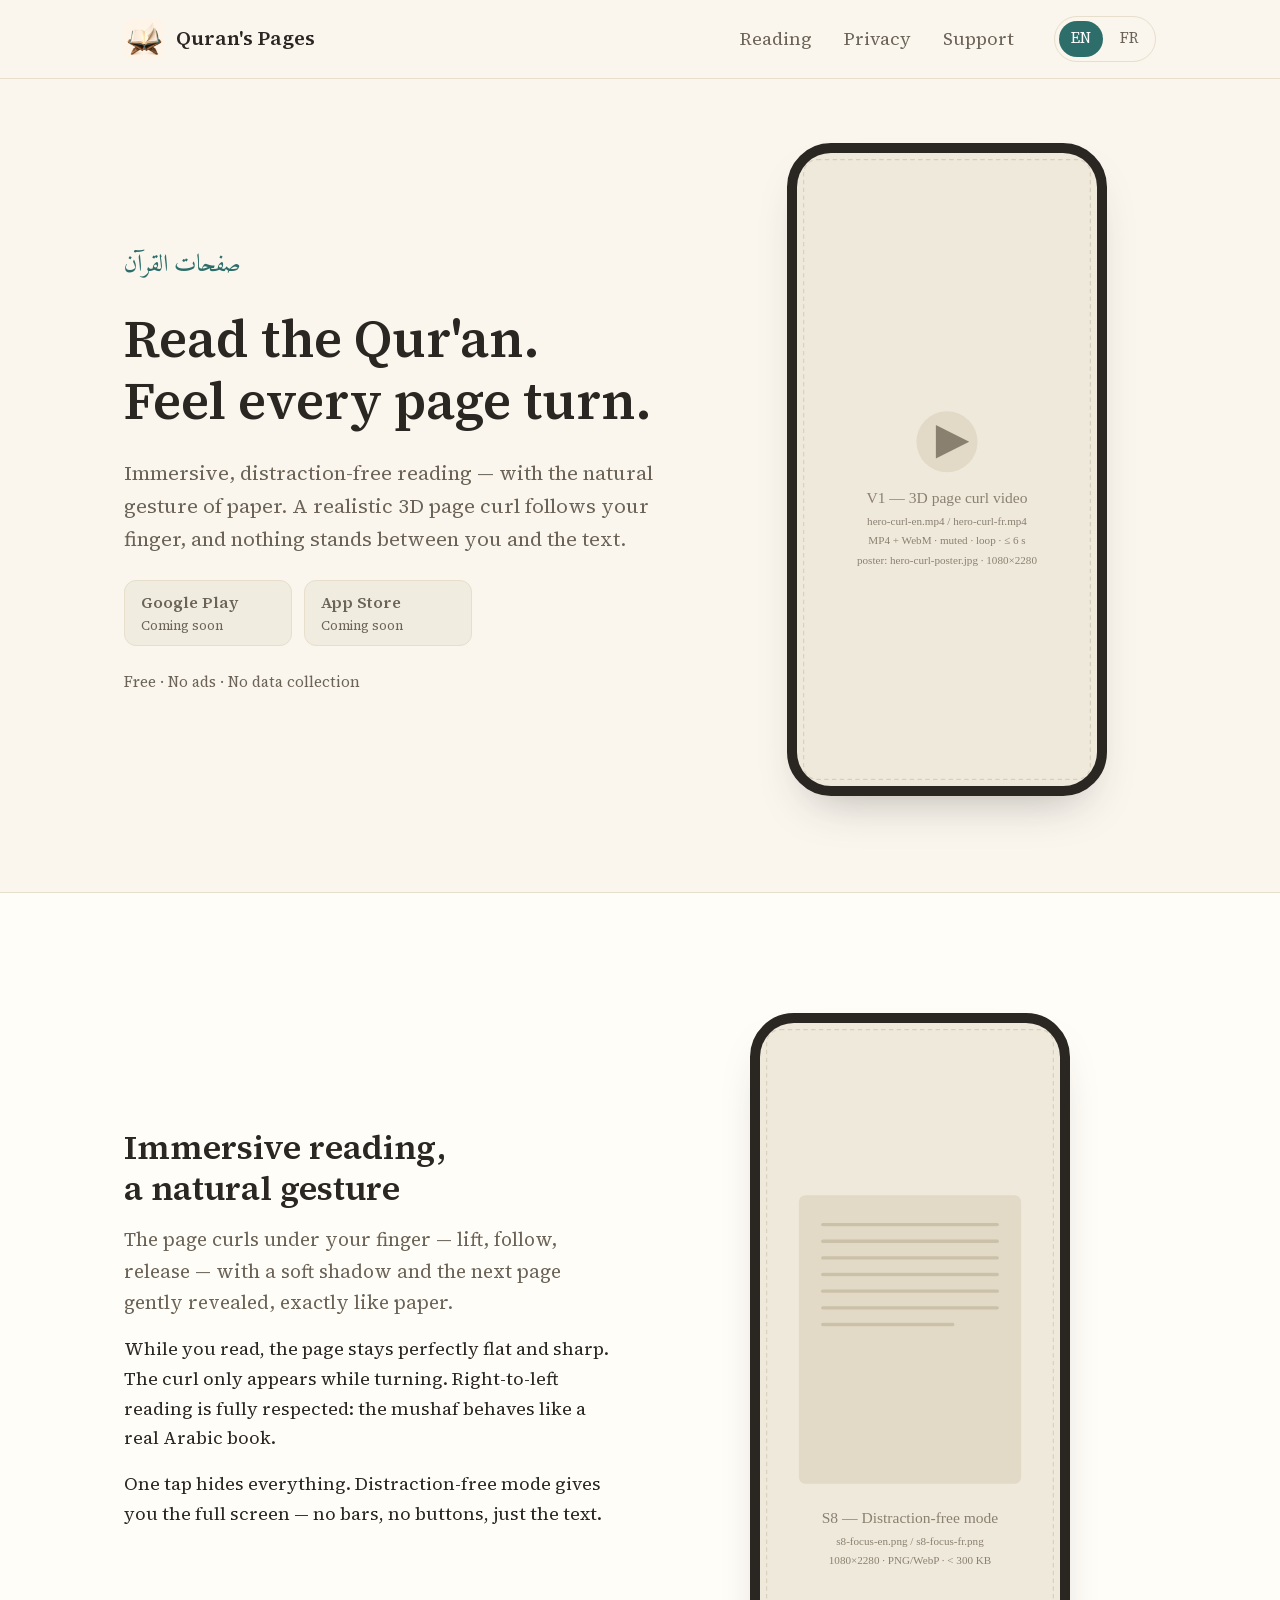
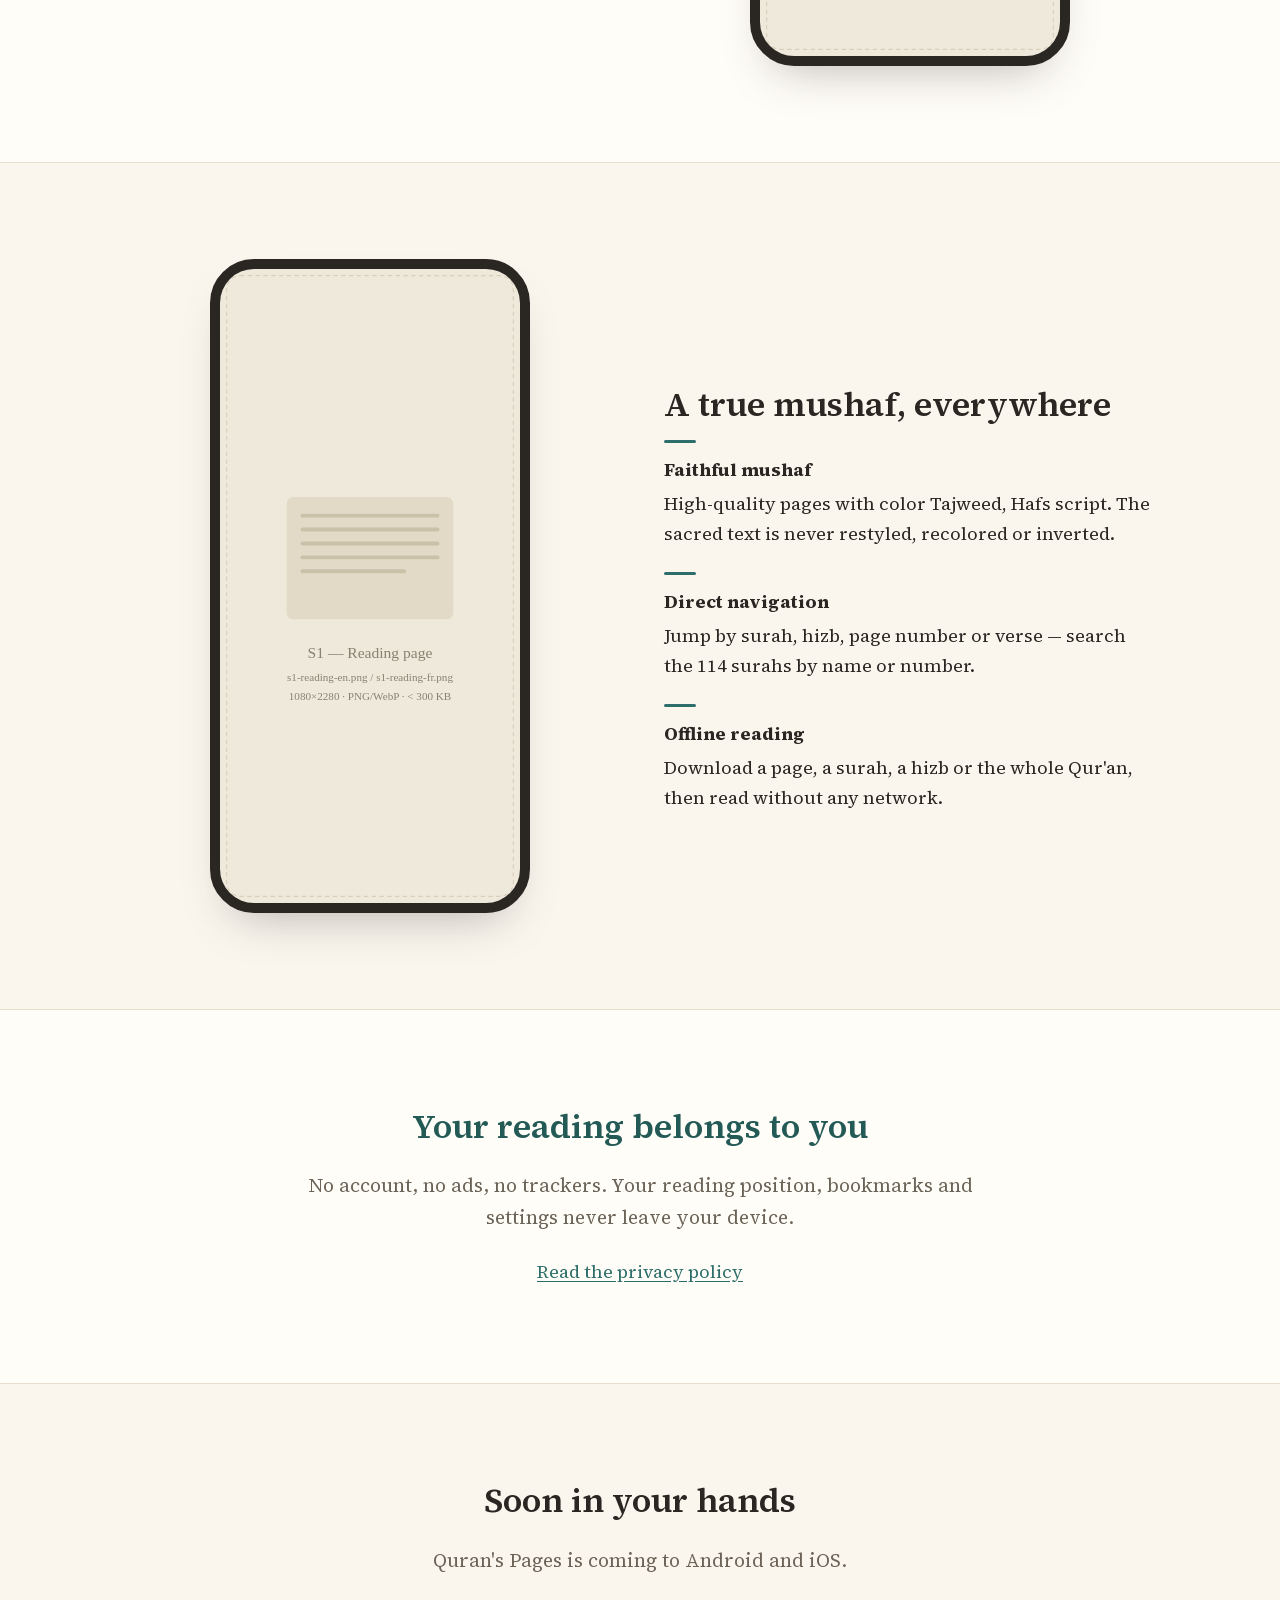
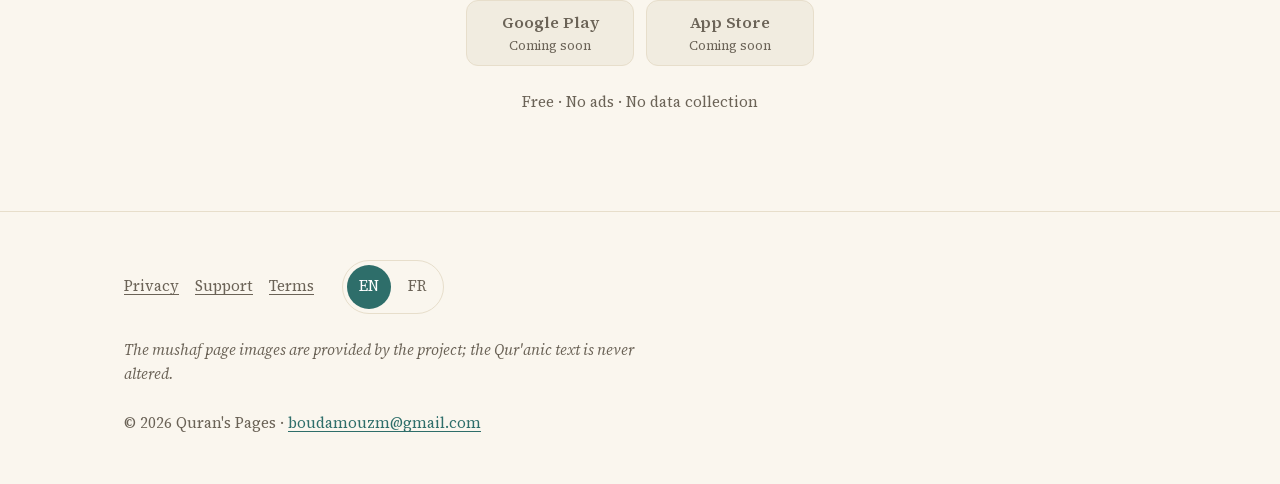
==== index.html @ 4043e7b0 "Site vitrine Quran's Pages / Pages du Coran — statique bilingue EN/FR Accueils EN (/) et FR (/fr), p" ====
<!doctype html>
<html lang="en" class="no-js">
<head>
  <meta charset="utf-8">
  <meta name="viewport" content="width=device-width, initial-scale=1">
  <title>Quran's Pages — Read the Qur'an. Feel every page turn.</title>
  <meta name="description" content="A calm, distraction-free Qur'an reading app with a realistic 3D page curl that follows your finger. Color Tajweed mushaf, offline reading, no ads, no data collection. Coming soon on Android and iOS.">

  <link rel="canonical" href="https://quran.bdzapps.com/">
  <link rel="alternate" hreflang="en" href="https://quran.bdzapps.com/">
  <link rel="alternate" hreflang="fr" href="https://quran.bdzapps.com/fr/">
  <link rel="alternate" hreflang="x-default" href="https://quran.bdzapps.com/">

  <meta property="og:site_name" content="Quran's Pages">
  <meta property="og:title" content="Quran's Pages — Read the Qur'an. Feel every page turn.">
  <meta property="og:description" content="Immersive, distraction-free Qur'an reading with the natural gesture of paper. Free, no ads, no data collection.">
  <meta property="og:type" content="website">
  <meta property="og:url" content="https://quran.bdzapps.com/">
  <meta property="og:image" content="https://quran.bdzapps.com/assets/img/og-image.jpg">
  <meta property="og:image:width" content="1200">
  <meta property="og:image:height" content="630">
  <meta property="og:image:alt" content="Quran's Pages — a mushaf page mid-turn with a realistic 3D curl">
  <meta property="og:locale" content="en_US">
  <meta property="og:locale:alternate" content="fr_FR">
  <meta name="twitter:card" content="summary_large_image">
  <meta name="twitter:title" content="Quran's Pages — Read the Qur'an. Feel every page turn.">
  <meta name="twitter:description" content="Immersive, distraction-free Qur'an reading with the natural gesture of paper. Free, no ads, no data collection.">
  <meta name="twitter:image" content="https://quran.bdzapps.com/assets/img/og-image@2x.jpg">

  <link rel="icon" href="/assets/img/favicon-32.png" type="image/png" sizes="32x32">
  <link rel="icon" href="/assets/img/icon-192.png" type="image/png" sizes="192x192">
  <link rel="apple-touch-icon" href="/assets/img/apple-touch-icon.png">
  <link rel="manifest" href="/site.webmanifest">
  <meta name="theme-color" content="#FAF6EE">

  <link rel="preload" href="/assets/fonts/source-serif-4-latin.woff2" as="font" type="font/woff2" crossorigin>
  <link rel="stylesheet" href="/assets/css/site.css">

  <script type="application/ld+json">
  {
    "@context": "https://schema.org",
    "@type": "SoftwareApplication",
    "name": "Quran's Pages",
    "operatingSystem": "Android, iOS",
    "applicationCategory": "ReferenceApplication",
    "description": "A calm, distraction-free Qur'an reading app with a realistic 3D page curl that follows your finger. Color Tajweed mushaf, offline reading, no ads, no data collection.",
    "inLanguage": ["en", "fr", "ar"],
    "offers": { "@type": "Offer", "price": "0", "priceCurrency": "USD" },
    "url": "https://quran.bdzapps.com/",
    "image": "https://quran.bdzapps.com/assets/img/icon-512.png"
  }
  </script>
</head>
<body>
  <a class="skip-link" href="#main">Skip to content</a>

  <header class="site-header">
    <div class="wrap">
      <a class="brand" href="/">
        <img src="/assets/img/icon-64.png" alt="" width="40" height="40">
        Quran's Pages
      </a>
      <nav class="site-nav" aria-label="Main">
        <a href="#reading">Reading</a>
        <a href="/privacy/">Privacy</a>
        <a href="/support/">Support</a>
      </nav>
      <div class="lang-switch" aria-label="Language">
        <span aria-current="page" lang="en">EN</span>
        <a href="/fr/" lang="fr" hreflang="fr">FR</a>
      </div>
    </div>
  </header>

  <main id="main">
    <!-- ============================== HERO ============================== -->
    <section class="hero">
      <div class="wrap">
        <div class="hero-copy">
          <p class="kicker" lang="ar" dir="rtl">صفحات القرآن</p>
          <h1>Read the Qur'an. Feel every page turn.</h1>
          <p class="lede">Immersive, distraction-free reading — with the natural gesture of paper. A realistic 3D page curl follows your finger, and nothing stands between you and the text.</p>
          <ul class="store-badges">
            <li>
              <span class="badge-soon" aria-disabled="true">
                <span class="store">Google Play</span>
                <span class="soon">Coming soon</span>
              </span>
            </li>
            <li>
              <span class="badge-soon" aria-disabled="true">
                <span class="store">App Store</span>
                <span class="soon">Coming soon</span>
              </span>
            </li>
          </ul>
          <p class="reassure">Free · No ads · No data collection</p>
        </div>
        <div class="phone">
          <!-- MEDIA: hero-curl-en.mp4 + hero-curl-en.webm + hero-curl-poster-en.jpg (V1, see MEDIA.md)
               Replace the <img> below with:
               <video autoplay muted playsinline loop
                      poster="/assets/img/hero-curl-poster-en.jpg"
                      width="1080" height="2280"
                      aria-label="A mushaf page turning with a realistic 3D curl, following the finger">
                 <source src="/assets/img/hero-curl-en.webm" type="video/webm">
                 <source src="/assets/img/hero-curl-en.mp4" type="video/mp4">
                 <img src="/assets/img/hero-curl-poster-en.jpg" alt="A mushaf page mid-turn with a realistic 3D curl" width="1080" height="2280">
               </video> -->
          <img src="/assets/img/placeholder-video-poster.svg" alt="Placeholder for the 3D page-curl video" width="1080" height="2280">
        </div>
      </div>
    </section>

    <!-- ============== BLOCK 1 — Immersive reading, natural gesture ============== -->
    <section class="section section-alt" id="reading">
      <div class="wrap split">
        <div class="reveal">
          <h2>Immersive reading, a natural gesture</h2>
          <p class="lead">The page curls under your finger — lift, follow, release — with a soft shadow and the next page gently revealed, exactly like paper.</p>
          <p>While you read, the page stays perfectly flat and sharp. The curl only appears while turning. Right-to-left reading is fully respected: the mushaf behaves like a real Arabic book.</p>
          <p>One tap hides everything. Distraction-free mode gives you the full screen — no bars, no buttons, just the text.</p>
        </div>
        <div class="phone reveal">
          <!-- MEDIA: s8-focus-en.png (S8, optional — see MEDIA.md) -->
          <img src="/assets/img/placeholder-s8.svg" alt="Placeholder for the distraction-free mode screenshot" width="1080" height="2280" loading="lazy">
        </div>
      </div>
    </section>

    <!-- ================= BLOCK 2 — A true mushaf, everywhere ================= -->
    <section class="section">
      <div class="wrap split">
        <div class="phone reveal">
          <!-- MEDIA: s1-reading-en.png (S1, required — see MEDIA.md) -->
          <img src="/assets/img/placeholder-s1.svg" alt="Placeholder for the reading page screenshot" width="1080" height="2280" loading="lazy">
        </div>
        <div class="reveal">
          <h2>A true mushaf, everywhere</h2>
          <ul class="points">
            <li>
              <strong>Faithful mushaf</strong>
              High-quality pages with color Tajweed, Hafs script. The sacred text is never restyled, recolored or inverted.
            </li>
            <li>
              <strong>Direct navigation</strong>
              Jump by surah, hizb, page number or verse — search the 114 surahs by name or number.
            </li>
            <li>
              <strong>Offline reading</strong>
              Download a page, a surah, a hizb or the whole Qur'an, then read without any network.
            </li>
          </ul>
        </div>
      </div>
    </section>

    <!-- ================= BLOCK 3 — Privacy band ================= -->
    <section class="section section-alt privacy-band">
      <div class="wrap reveal">
        <h2>Your reading belongs to you</h2>
        <p class="lead">No account, no ads, no trackers. Your reading position, bookmarks and settings never leave your device.</p>
        <p><a href="/privacy/">Read the privacy policy</a></p>
      </div>
    </section>

    <!-- ================= BLOCK 4 — Final CTA ================= -->
    <section class="section cta-final">
      <div class="wrap reveal">
        <h2>Soon in your hands</h2>
        <p class="lead">Quran's Pages is coming to Android and iOS.</p>
        <ul class="store-badges">
          <li>
            <span class="badge-soon" aria-disabled="true">
              <span class="store">Google Play</span>
              <span class="soon">Coming soon</span>
            </span>
          </li>
          <li>
            <span class="badge-soon" aria-disabled="true">
              <span class="store">App Store</span>
              <span class="soon">Coming soon</span>
            </span>
          </li>
        </ul>
        <p class="reassure">Free · No ads · No data collection</p>
      </div>
    </section>
  </main>

  <footer class="site-footer">
    <div class="wrap">
      <ul class="footer-nav">
        <li><a href="/privacy/">Privacy</a></li>
        <li><a href="/support/">Support</a></li>
        <li><a href="/terms/">Terms</a></li>
        <li>
          <span class="lang-switch" aria-label="Language">
            <span aria-current="page" lang="en">EN</span>
            <a href="/fr/" lang="fr" hreflang="fr">FR</a>
          </span>
        </li>
      </ul>
      <p class="footer-note">The mushaf page images are provided by the project; the Qur'anic text is never altered.</p>
      <p>© 2026 Quran's Pages · <a href="mailto:boudamouzm@gmail.com">boudamouzm@gmail.com</a></p>
    </div>
  </footer>

  <script src="/assets/js/site.js" defer></script>
</body>
</html>
---- assets/css/site.css ----
/* ==========================================================================
   Quran's Pages / Pages du Coran — site vitrine
   Design system repris de l'app : papier chaud, encre, teal sobre, serif.
   ========================================================================== */

/* ---- Fonts (self-hosted, aucune requête tierce) ------------------------- */
@font-face {
  font-family: "Source Serif 4";
  font-style: normal;
  font-weight: 200 900; /* fonte variable */
  font-display: swap;
  src: url("../fonts/source-serif-4-latin.woff2") format("woff2");
  unicode-range: U+0000-00FF, U+0131, U+0152-0153, U+02BB-02BC, U+02C6, U+02DA,
    U+02DC, U+2000-206F, U+20AC, U+2122, U+2212, U+FEFF, U+FFFD;
}
@font-face {
  font-family: "Source Serif 4";
  font-style: italic;
  font-weight: 200 900;
  font-display: swap;
  src: url("../fonts/source-serif-4-italic-latin.woff2") format("woff2");
  unicode-range: U+0000-00FF, U+0131, U+0152-0153, U+02BB-02BC, U+02C6, U+02DA,
    U+02DC, U+2000-206F, U+20AC, U+2122, U+2212, U+FEFF, U+FFFD;
}
@font-face {
  font-family: "Amiri";
  font-style: normal;
  font-weight: 400;
  font-display: swap;
  src: url("../fonts/amiri-arabic.woff2") format("woff2");
  unicode-range: U+0600-06FF, U+0750-077F, U+FB50-FDFF, U+FE70-FEFF;
}

/* ---- Tokens -------------------------------------------------------------- */
:root {
  --surface: #faf6ee;      /* papier chaud */
  --surface-alt: #fffdf7;  /* sections alternées */
  --ink: #2a2622;
  --ink-muted: #6b6357;
  --accent: #2e6e6a;       /* teal sobre */
  --accent-dark: #245a56;
  --divider: #e7decb;
  --serif: "Source Serif 4", Georgia, "Times New Roman", serif;
  --arabic: "Amiri", "Noto Naskh Arabic", serif;
  --s1: 4px; --s2: 8px; --s3: 12px; --s4: 16px; --s6: 24px; --s8: 32px;
  --s12: 48px; --s16: 64px; --s24: 96px;
  --measure: 68ch;
  --radius: 12px;
}

/* ---- Reset minimal -------------------------------------------------------- */
*, *::before, *::after { box-sizing: border-box; }
* { margin: 0; }
img, video, svg { display: block; max-width: 100%; height: auto; }

/* ---- Base ----------------------------------------------------------------- */
html { scroll-behavior: smooth; }
body {
  font-family: var(--serif);
  font-size: 1.125rem; /* 18px */
  line-height: 1.65;
  color: var(--ink);
  background: var(--surface);
  -webkit-font-smoothing: antialiased;
}
h1, h2, h3 { line-height: 1.2; font-weight: 600; text-wrap: balance; }
h1 { font-size: clamp(2rem, 5vw, 3.25rem); }
h2 { font-size: clamp(1.5rem, 3.5vw, 2.125rem); }
h3 { font-size: 1.25rem; }
p { max-width: var(--measure); }
a { color: var(--accent); text-underline-offset: 3px; }
a:hover { color: var(--accent-dark); }
:focus-visible {
  outline: 3px solid var(--accent);
  outline-offset: 3px;
  border-radius: 2px;
}
::selection { background: var(--accent); color: #fff; }

.wrap {
  max-width: 1080px;
  margin-inline: auto;
  padding-inline: var(--s6);
}

/* Lien d'évitement (a11y) */
.skip-link {
  position: absolute;
  left: -9999px;
  top: 0;
  background: var(--accent);
  color: #fff;
  padding: var(--s3) var(--s4);
  z-index: 100;
}
.skip-link:focus { left: 0; color: #fff; }

/* ---- Header ---------------------------------------------------------------- */
.site-header {
  border-bottom: 1px solid var(--divider);
  background: var(--surface);
}
.site-header .wrap {
  display: flex;
  align-items: center;
  gap: var(--s4);
  min-height: 72px;
  flex-wrap: wrap;
  padding-block: var(--s3);
}
.brand {
  display: flex;
  align-items: center;
  gap: var(--s3);
  text-decoration: none;
  color: var(--ink);
  font-weight: 600;
  font-size: 1.25rem;
  margin-right: auto;
  min-height: 44px;
}
.brand img { width: 40px; height: 40px; border-radius: 9px; }
.site-nav {
  display: flex;
  align-items: center;
  gap: var(--s2);
  flex-wrap: wrap;
}
.site-nav a {
  text-decoration: none;
  color: var(--ink-muted);
  padding: var(--s3) var(--s3);
  min-height: 44px;
  display: inline-flex;
  align-items: center;
  border-radius: var(--radius);
}
.site-nav a:hover { color: var(--ink); background: var(--divider); }
.lang-switch {
  border: 1px solid var(--divider);
  border-radius: 999px;
  padding: var(--s1);
  display: inline-flex;
  gap: var(--s1);
  margin-left: var(--s3);
}
.lang-switch a, .lang-switch span {
  min-width: 44px;
  min-height: 36px;
  display: inline-flex;
  align-items: center;
  justify-content: center;
  border-radius: 999px;
  text-decoration: none;
  font-size: 0.9375rem;
}
.lang-switch span[aria-current] { background: var(--accent); color: #fff; }
.lang-switch a { color: var(--ink-muted); }
.lang-switch a:hover { background: var(--divider); color: var(--ink); }

/* ---- Hero ------------------------------------------------------------------- */
.hero { padding-block: var(--s16) var(--s24); }
.hero .wrap {
  display: grid;
  grid-template-columns: 1.15fr 0.85fr;
  gap: var(--s12);
  align-items: center;
}
.hero-copy > * + * { margin-top: var(--s6); }
.hero .kicker {
  font-family: var(--arabic);
  font-size: 1.5rem;
  color: var(--accent);
  text-align: left; /* wordmark RTL aligné sur le bloc LTR */
}
.hero .lede {
  font-size: 1.25rem;
  color: var(--ink-muted);
}
.reassure {
  color: var(--ink-muted);
  font-size: 0.9375rem;
}

/* Badges stores — « Bientôt disponible » (désactivés volontairement) */
.store-badges {
  display: flex;
  gap: var(--s3);
  flex-wrap: wrap;
  list-style: none;
  padding: 0;
}
.badge-soon {
  display: inline-flex;
  flex-direction: column;
  justify-content: center;
  min-height: 56px;
  min-width: 168px;
  padding: var(--s2) var(--s4);
  border: 1px solid var(--divider);
  border-radius: var(--radius);
  background: #f1ece0;
  color: var(--ink-muted);
  cursor: not-allowed;
  user-select: none;
}
.badge-soon .store { font-weight: 600; font-size: 1rem; }
.badge-soon .soon { font-size: 0.8125rem; }

/* Mockup téléphone */
.phone {
  border: 10px solid var(--ink);
  border-radius: 44px;
  background: var(--ink);
  box-shadow: 0 24px 48px -24px rgba(42, 38, 34, 0.35);
  overflow: hidden;
  max-width: 320px;
  margin-inline: auto;
}
.phone > video, .phone > img { aspect-ratio: 1080 / 2280; object-fit: cover; width: 100%; }

/* ---- Sections ------------------------------------------------------------------ */
.section { padding-block: var(--s24); }
.section-alt { background: var(--surface-alt); border-block: 1px solid var(--divider); }
.section .wrap > * + * { margin-top: var(--s6); }
.split {
  display: grid;
  grid-template-columns: 1fr 1fr;
  gap: var(--s12);
  align-items: center;
}
.split > div > * + * { margin-top: var(--s4); }
.section h2 + p.lead { font-size: 1.1875rem; color: var(--ink-muted); }

.points { list-style: none; padding: 0; display: grid; gap: var(--s6); }
.points li { max-width: var(--measure); }
.points strong { display: block; margin-bottom: var(--s1); }
.points li::before {
  content: "";
  display: block;
  width: 32px;
  height: 3px;
  background: var(--accent);
  border-radius: 2px;
  margin-bottom: var(--s3);
}

/* Bandeau vie privée */
.privacy-band { text-align: center; }
.privacy-band .wrap > * { margin-inline: auto; }
.privacy-band h2 { color: var(--accent-dark); }

/* CTA final */
.cta-final { text-align: center; }
.cta-final .store-badges { justify-content: center; }
.cta-final .wrap > * { margin-inline: auto; }

/* ---- Footer ------------------------------------------------------------------- */
.site-footer {
  border-top: 1px solid var(--divider);
  padding-block: var(--s12);
  color: var(--ink-muted);
  font-size: 0.9375rem;
}
.site-footer .wrap { display: grid; gap: var(--s6); }
.footer-nav {
  display: flex;
  gap: var(--s4);
  flex-wrap: wrap;
  align-items: center;
  list-style: none;
  padding: 0;
}
.footer-nav a {
  color: var(--ink-muted);
  min-height: 44px;
  display: inline-flex;
  align-items: center;
}
.footer-nav a:hover { color: var(--ink); }
.footer-note { font-style: italic; }

/* ---- Pages intérieures (légal / support) ----------------------------------------- */
.page { padding-block: var(--s16); }
.page .wrap { max-width: 760px; }
.page .wrap > * + * { margin-top: var(--s6); }
.page h2 { margin-top: var(--s12); }
.page .updated { color: var(--ink-muted); font-size: 0.9375rem; }
.page ul { padding-left: 1.2em; max-width: var(--measure); }
.page li + li { margin-top: var(--s2); }

/* FAQ */
.faq details {
  border: 1px solid var(--divider);
  border-radius: var(--radius);
  padding: var(--s4) var(--s6);
  background: var(--surface-alt);
}
.faq details + details { margin-top: var(--s3); }
.faq summary {
  font-weight: 600;
  cursor: pointer;
  min-height: 44px;
  display: flex;
  align-items: center;
}
.faq details[open] summary { margin-bottom: var(--s3); }

/* ---- Page 404 ------------------------------------------------------------------- */
.error-page {
  min-height: 70vh;
  display: grid;
  place-content: center;
  text-align: center;
  gap: var(--s6);
  padding: var(--s8);
}

/* ---- Animations d'apparition (JS ajoute .visible) --------------------------------- */
.reveal { opacity: 0; transform: translateY(14px); }
.reveal.visible {
  opacity: 1;
  transform: none;
  transition: opacity 0.6s ease, transform 0.6s ease;
}
/* Sans JS ou si mouvement réduit : tout est visible, aucune animation */
@media (prefers-reduced-motion: reduce) {
  html { scroll-behavior: auto; }
  .reveal { opacity: 1; transform: none; transition: none; }
}
.no-js .reveal { opacity: 1; transform: none; }

/* ---- Responsive -------------------------------------------------------------------- */
@media (max-width: 860px) {
  .hero { padding-block: var(--s12) var(--s16); }
  .hero .wrap, .split { grid-template-columns: 1fr; }
  .hero .phone { max-width: 260px; }
  .section { padding-block: var(--s16); }
  .split .phone { order: -1; }
}
@media (max-width: 480px) {
  .site-header .wrap { justify-content: center; }
  .brand { margin-right: 0; }
}
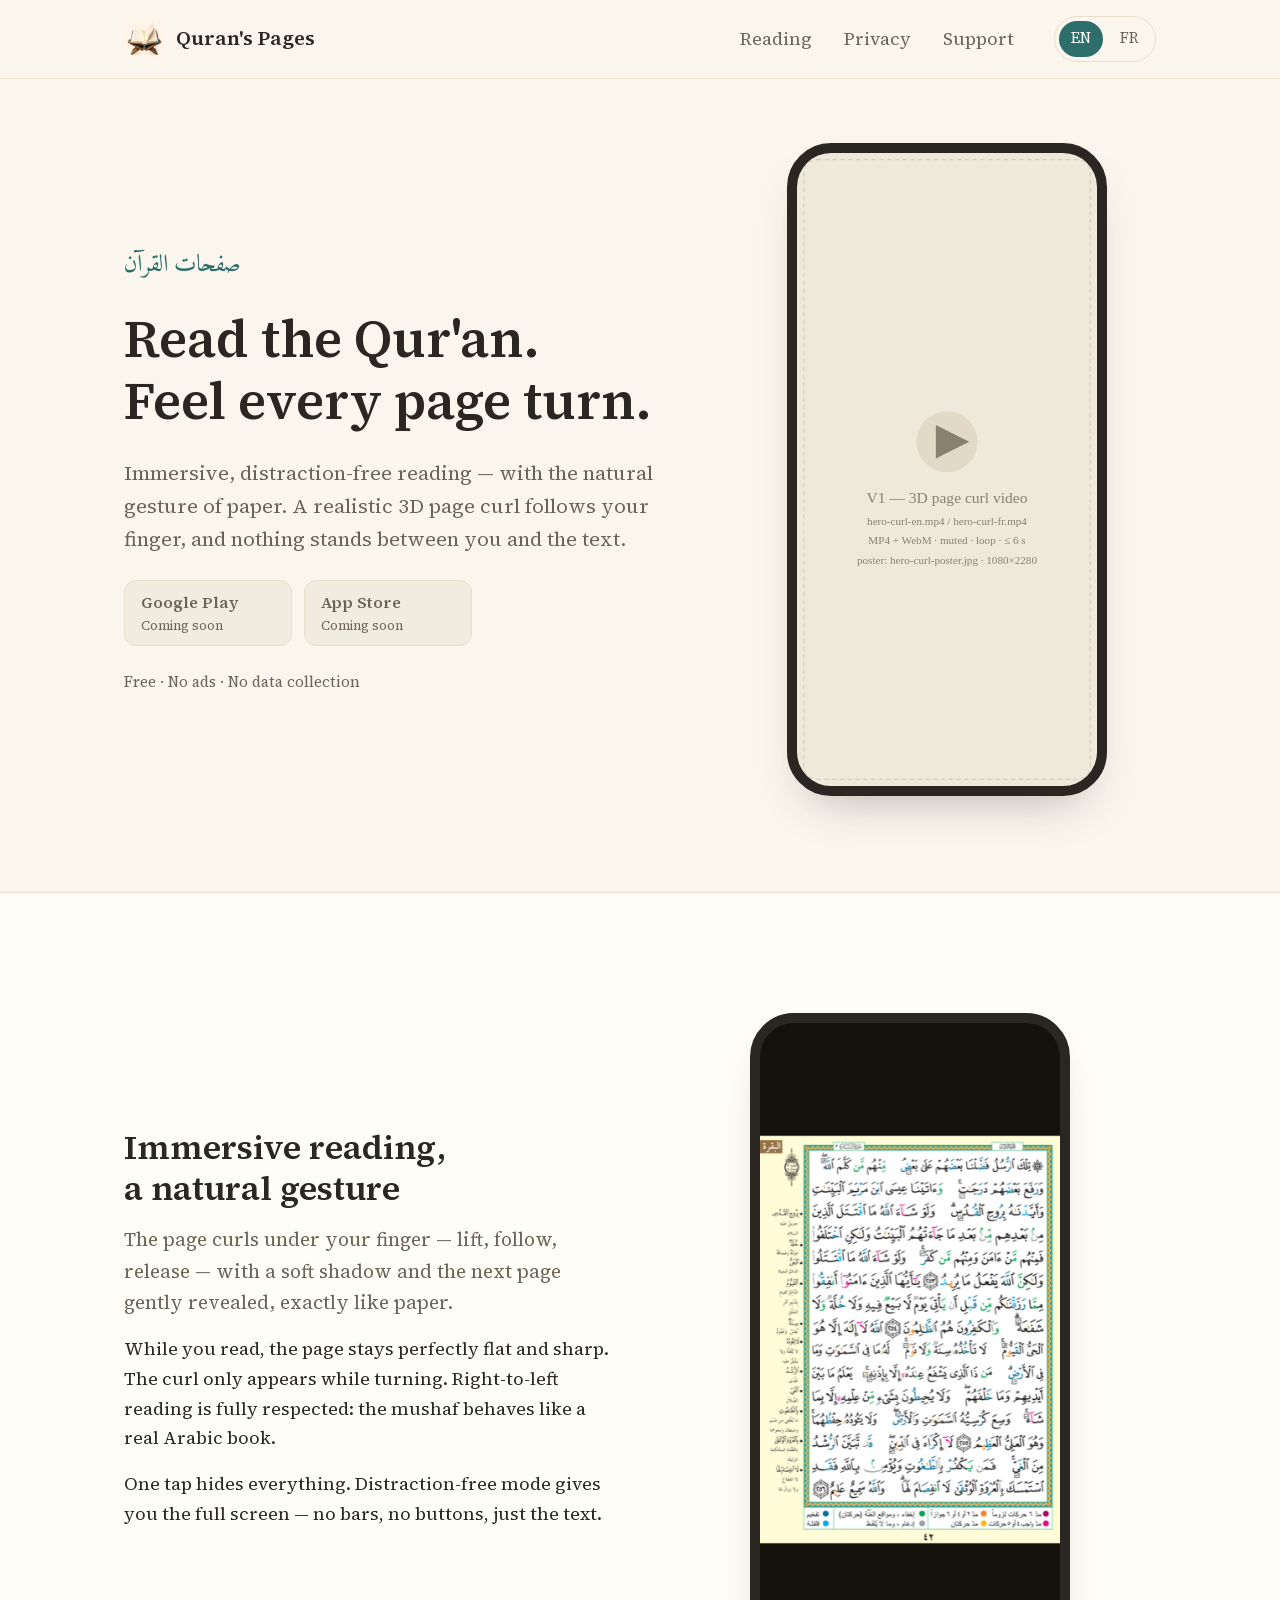
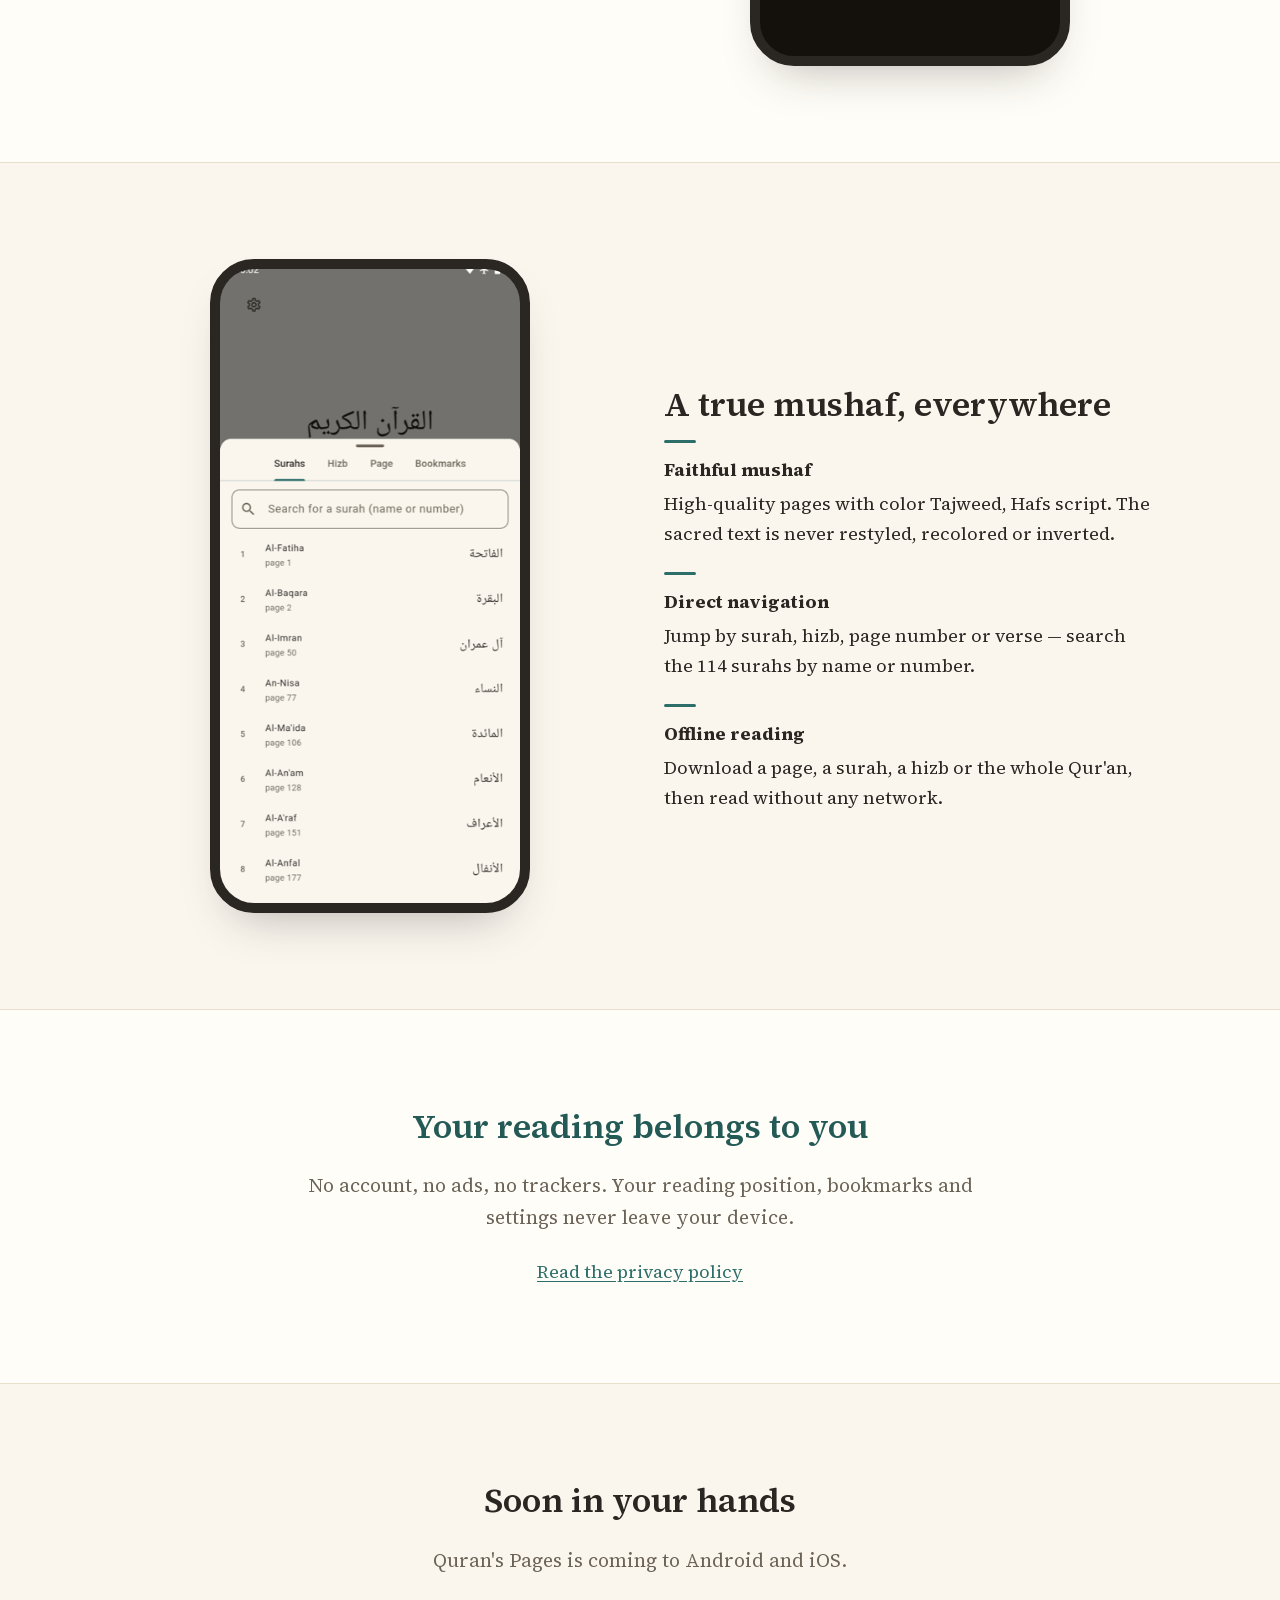
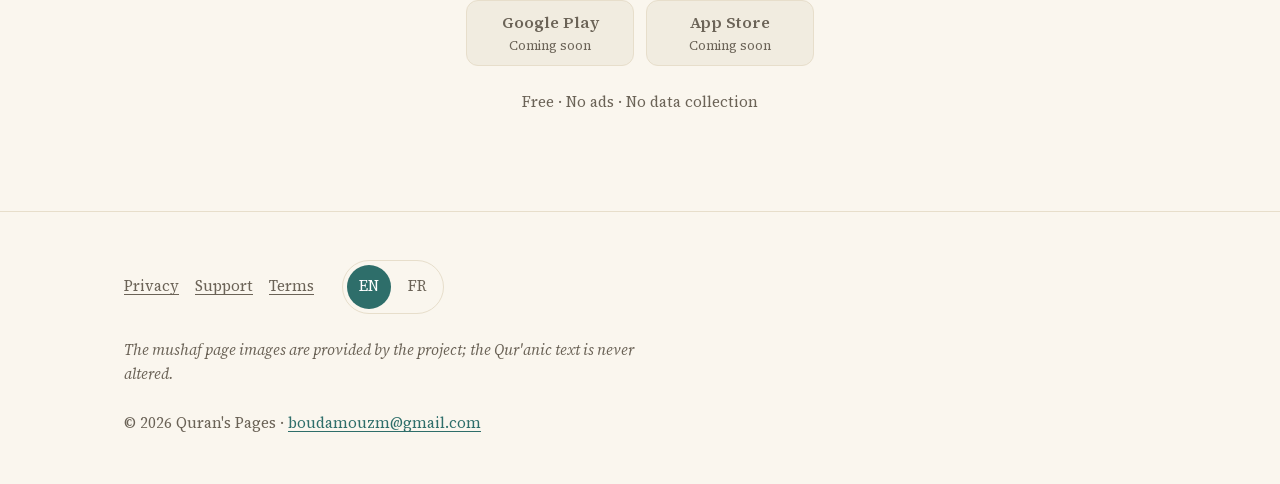
==== commit 5e07a030: "Remplace les placeholders S1/S8 par de vraies captures de l'app Page de lecture mushaf plein écran (" ====
--- a/index.html
+++ b/index.html
@@ -122,8 +122,7 @@
           <p>One tap hides everything. Distraction-free mode gives you the full screen — no bars, no buttons, just the text.</p>
         </div>
         <div class="phone reveal">
-          <!-- MEDIA: s8-focus-en.png (S8, optional — see MEDIA.md) -->
-          <img src="/assets/img/placeholder-s8.svg" alt="Placeholder for the distraction-free mode screenshot" width="1080" height="2280" loading="lazy">
+          <img src="/assets/img/screen-reading-en.png" alt="A full-screen mushaf page in color Tajweed, with no interface around the text" width="358" height="800" loading="lazy">
         </div>
       </div>
     </section>
@@ -132,8 +131,7 @@
     <section class="section">
       <div class="wrap split">
         <div class="phone reveal">
-          <!-- MEDIA: s1-reading-en.png (S1, required — see MEDIA.md) -->
-          <img src="/assets/img/placeholder-s1.svg" alt="Placeholder for the reading page screenshot" width="1080" height="2280" loading="lazy">
+          <img src="/assets/img/screen-surahs-en.png" alt="The surah list, with a search field and the 114 surahs shown by name and number" width="358" height="800" loading="lazy">
         </div>
         <div class="reveal">
           <h2>A true mushaf, everywhere</h2>
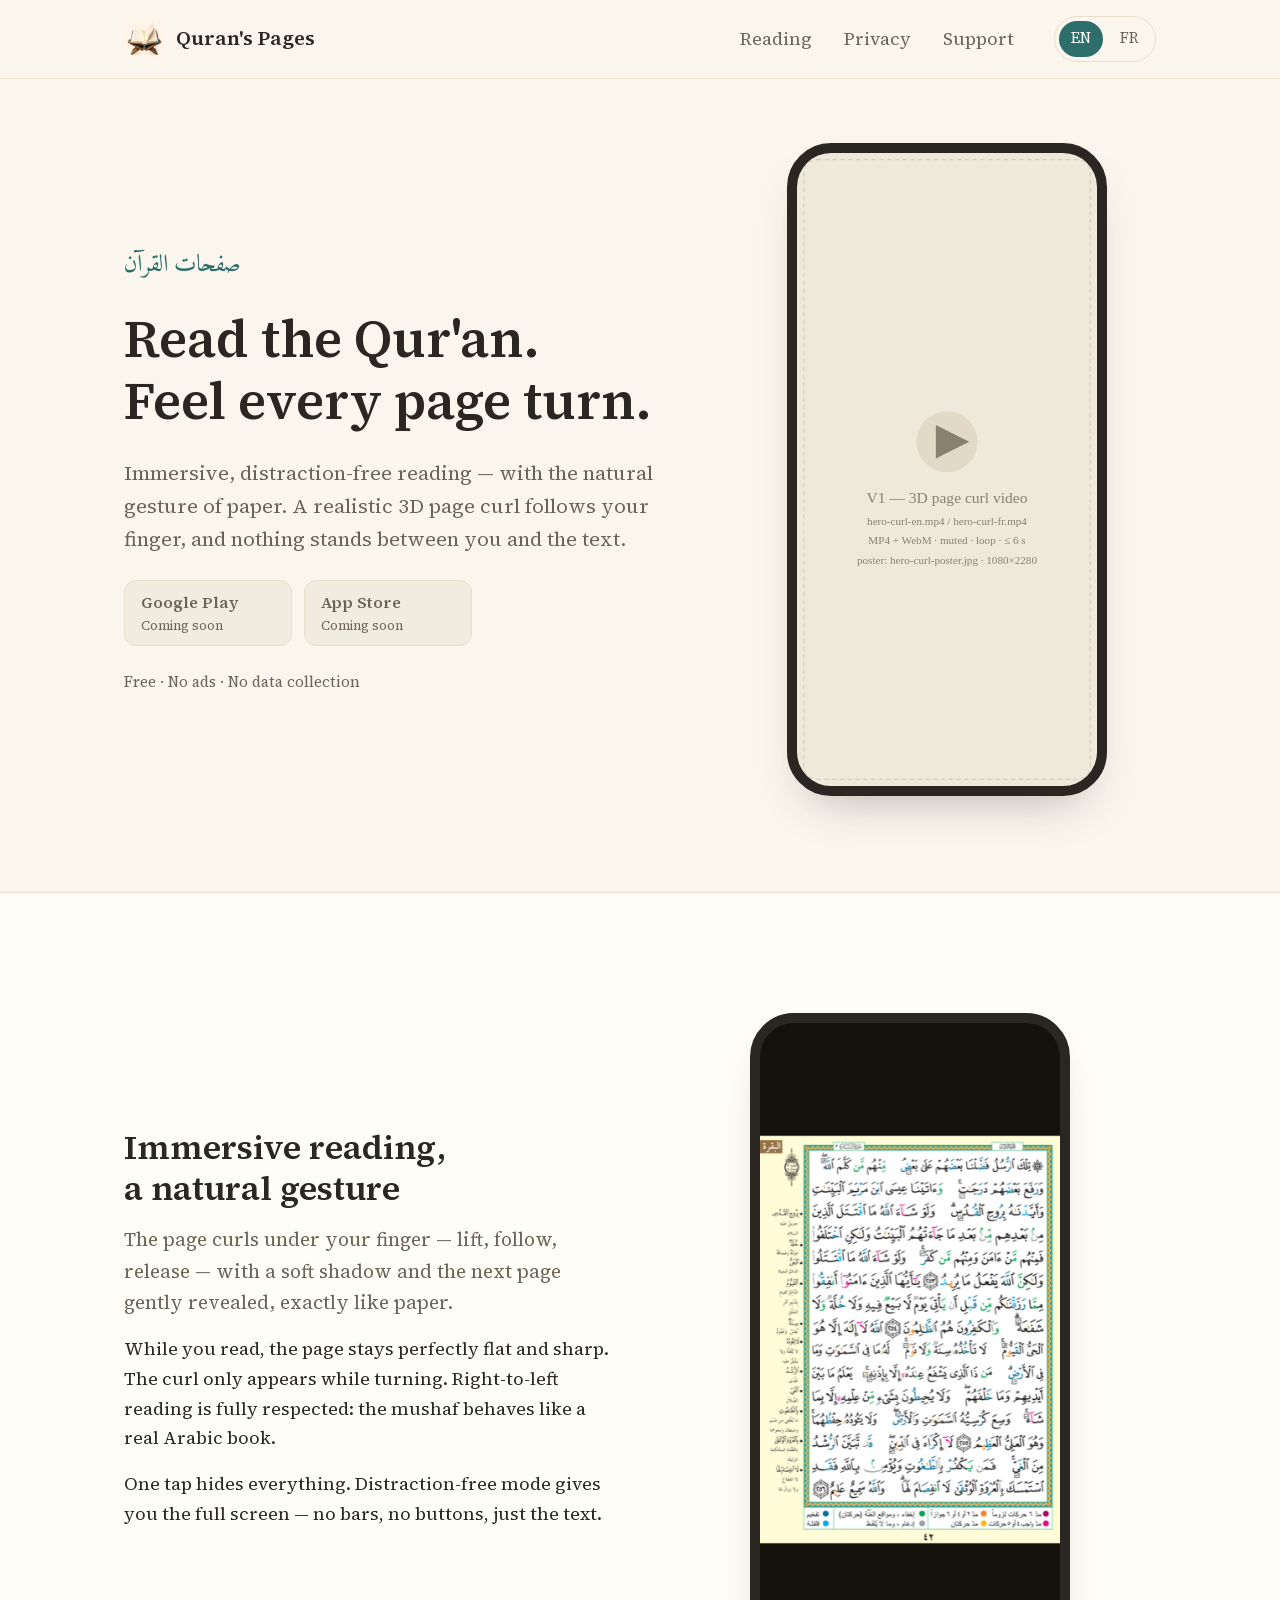
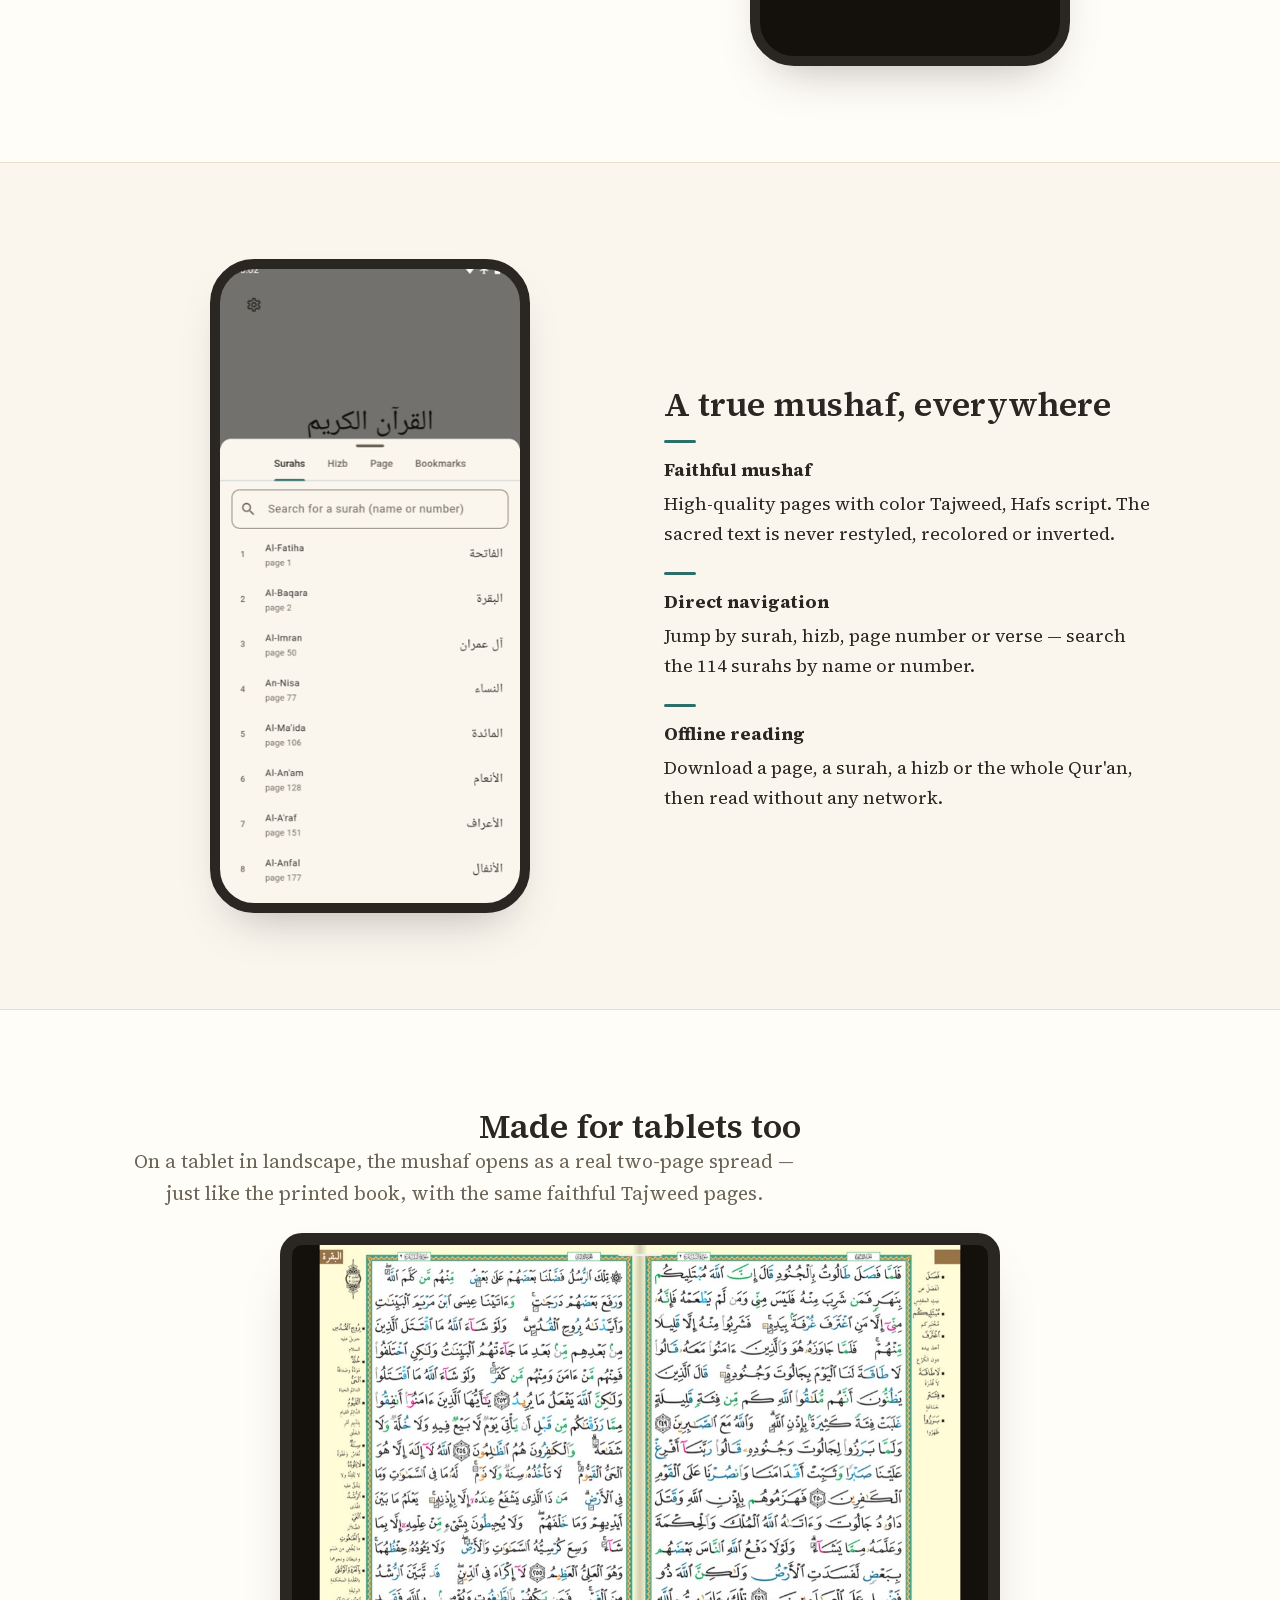
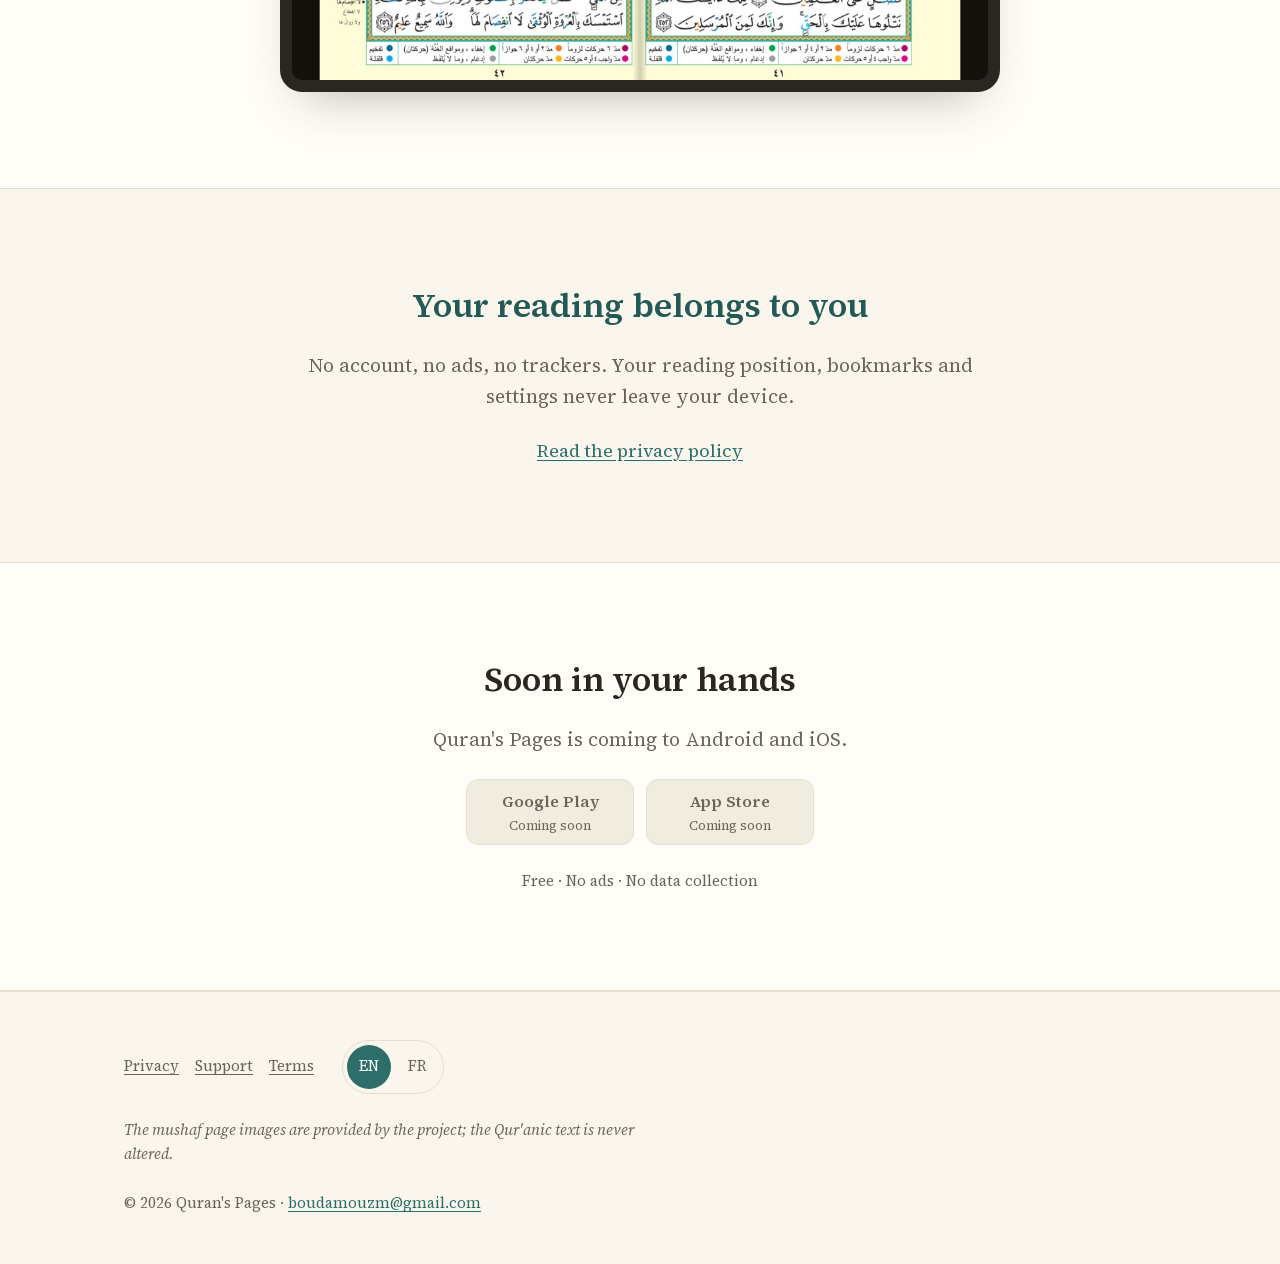
==== commit abc96fa7: "Ajoute une section compatibilité tablette (double page paysage) Nouvelle section « Made for tablets " ====
--- a/index.html
+++ b/index.html
@@ -153,8 +153,21 @@
       </div>
     </section>
 
-    <!-- ================= BLOCK 3 — Privacy band ================= -->
-    <section class="section section-alt privacy-band">
+    <!-- ================= BLOCK 3 — Tablet ================= -->
+    <section class="section section-alt tablet-section">
+      <div class="wrap">
+        <div class="reveal">
+          <h2>Made for tablets too</h2>
+          <p class="lead">On a tablet in landscape, the mushaf opens as a real two-page spread — just like the printed book, with the same faithful Tajweed pages.</p>
+        </div>
+        <div class="tablet reveal">
+          <img src="/assets/img/tablet-spread-en.jpg" alt="A tablet in landscape showing the mushaf as an open two-page spread" width="1100" height="687" loading="lazy">
+        </div>
+      </div>
+    </section>
+
+    <!-- ================= BLOCK 4 — Privacy band ================= -->
+    <section class="section privacy-band">
       <div class="wrap reveal">
         <h2>Your reading belongs to you</h2>
         <p class="lead">No account, no ads, no trackers. Your reading position, bookmarks and settings never leave your device.</p>
@@ -162,8 +175,8 @@
       </div>
     </section>
 
-    <!-- ================= BLOCK 4 — Final CTA ================= -->
-    <section class="section cta-final">
+    <!-- ================= BLOCK 5 — Final CTA ================= -->
+    <section class="section section-alt cta-final">
       <div class="wrap reveal">
         <h2>Soon in your hands</h2>
         <p class="lead">Quran's Pages is coming to Android and iOS.</p>
--- a/assets/css/site.css
+++ b/assets/css/site.css
@@ -219,6 +219,23 @@
 }
 .phone > video, .phone > img { aspect-ratio: 1080 / 2280; object-fit: cover; width: 100%; }
 
+/* Mockup tablette (paysage, double page) */
+.tablet {
+  border: 12px solid var(--ink);
+  border-radius: 22px;
+  background: var(--ink);
+  box-shadow: 0 24px 48px -24px rgba(42, 38, 34, 0.35);
+  overflow: hidden;
+  max-width: 720px;
+  margin-inline: auto;
+}
+.tablet > img { aspect-ratio: 1100 / 687; object-fit: contain; width: 100%; }
+
+/* Section tablette : titre centré + image large dessous */
+.tablet-section { text-align: center; }
+.tablet-section .wrap > * { margin-inline: auto; }
+.tablet-section .lead { max-width: var(--measure); }
+
 /* ---- Sections ------------------------------------------------------------------ */
 .section { padding-block: var(--s24); }
 .section-alt { background: var(--surface-alt); border-block: 1px solid var(--divider); }
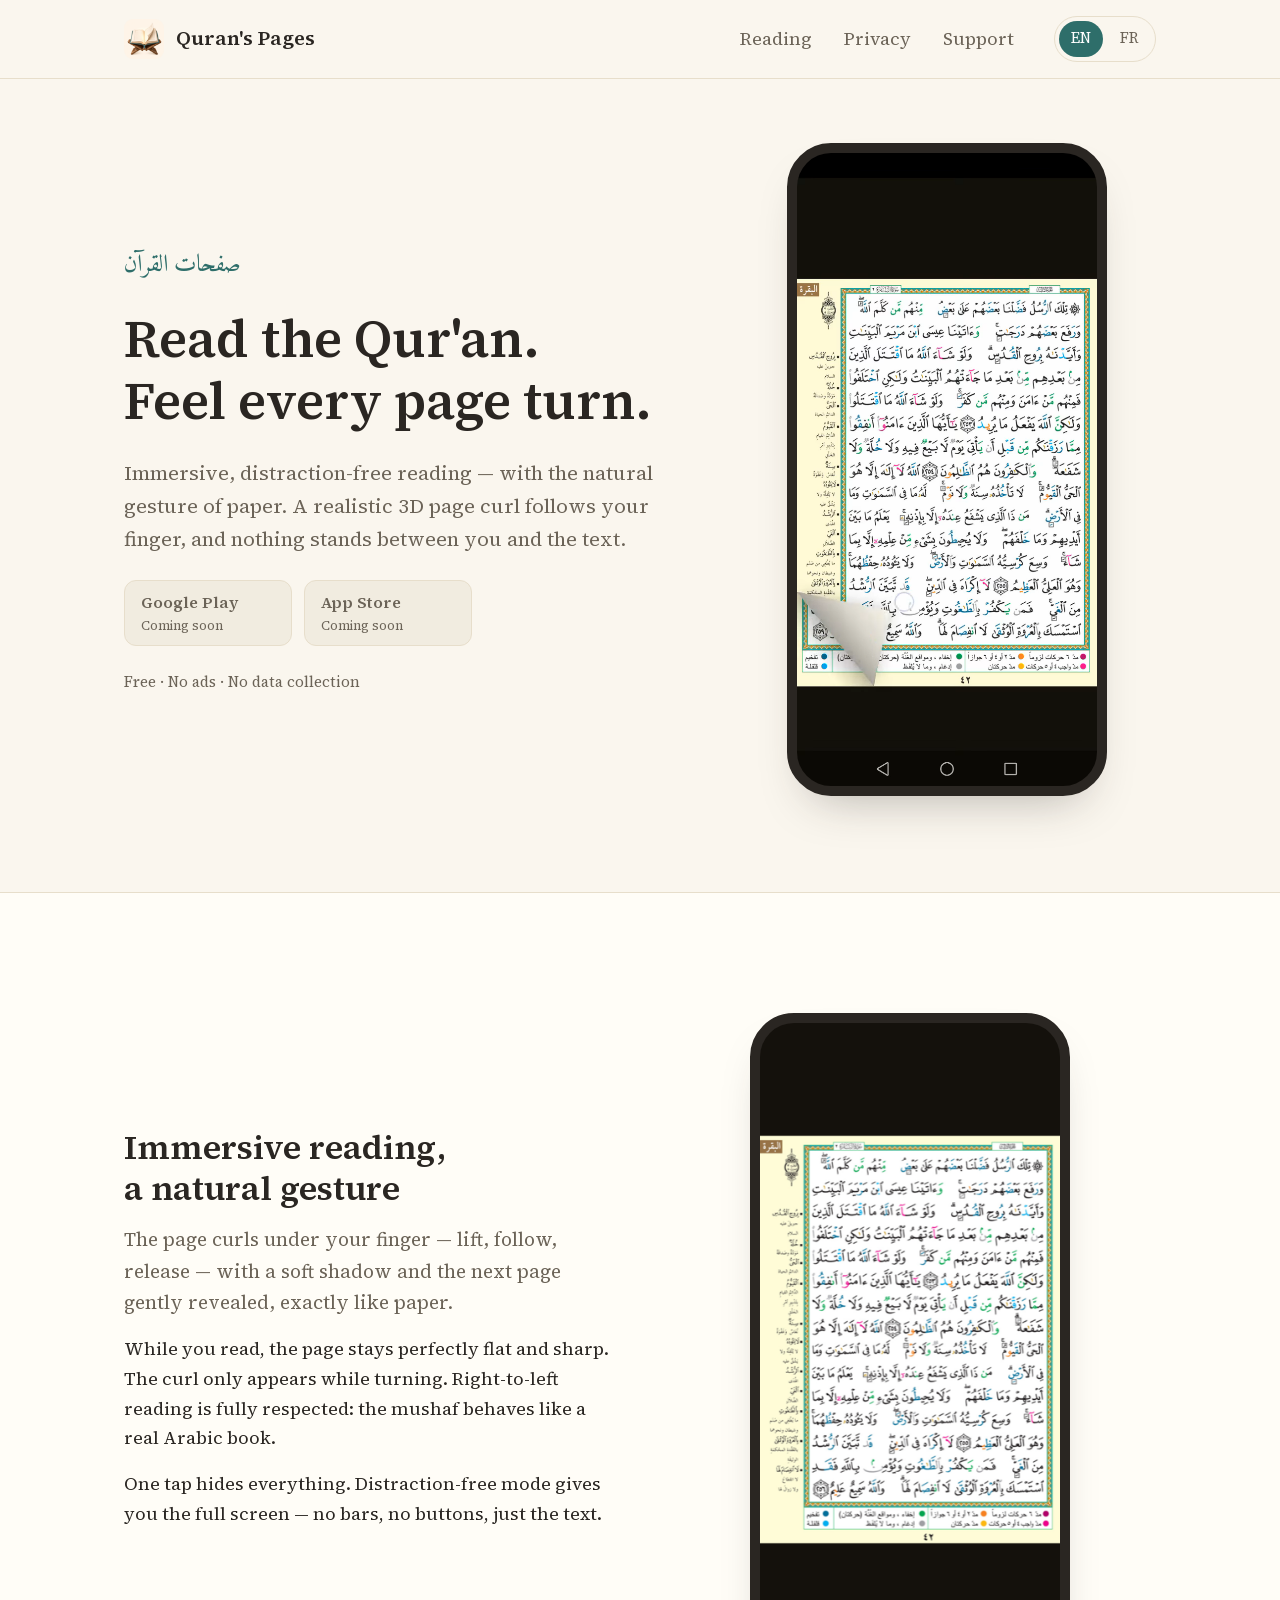
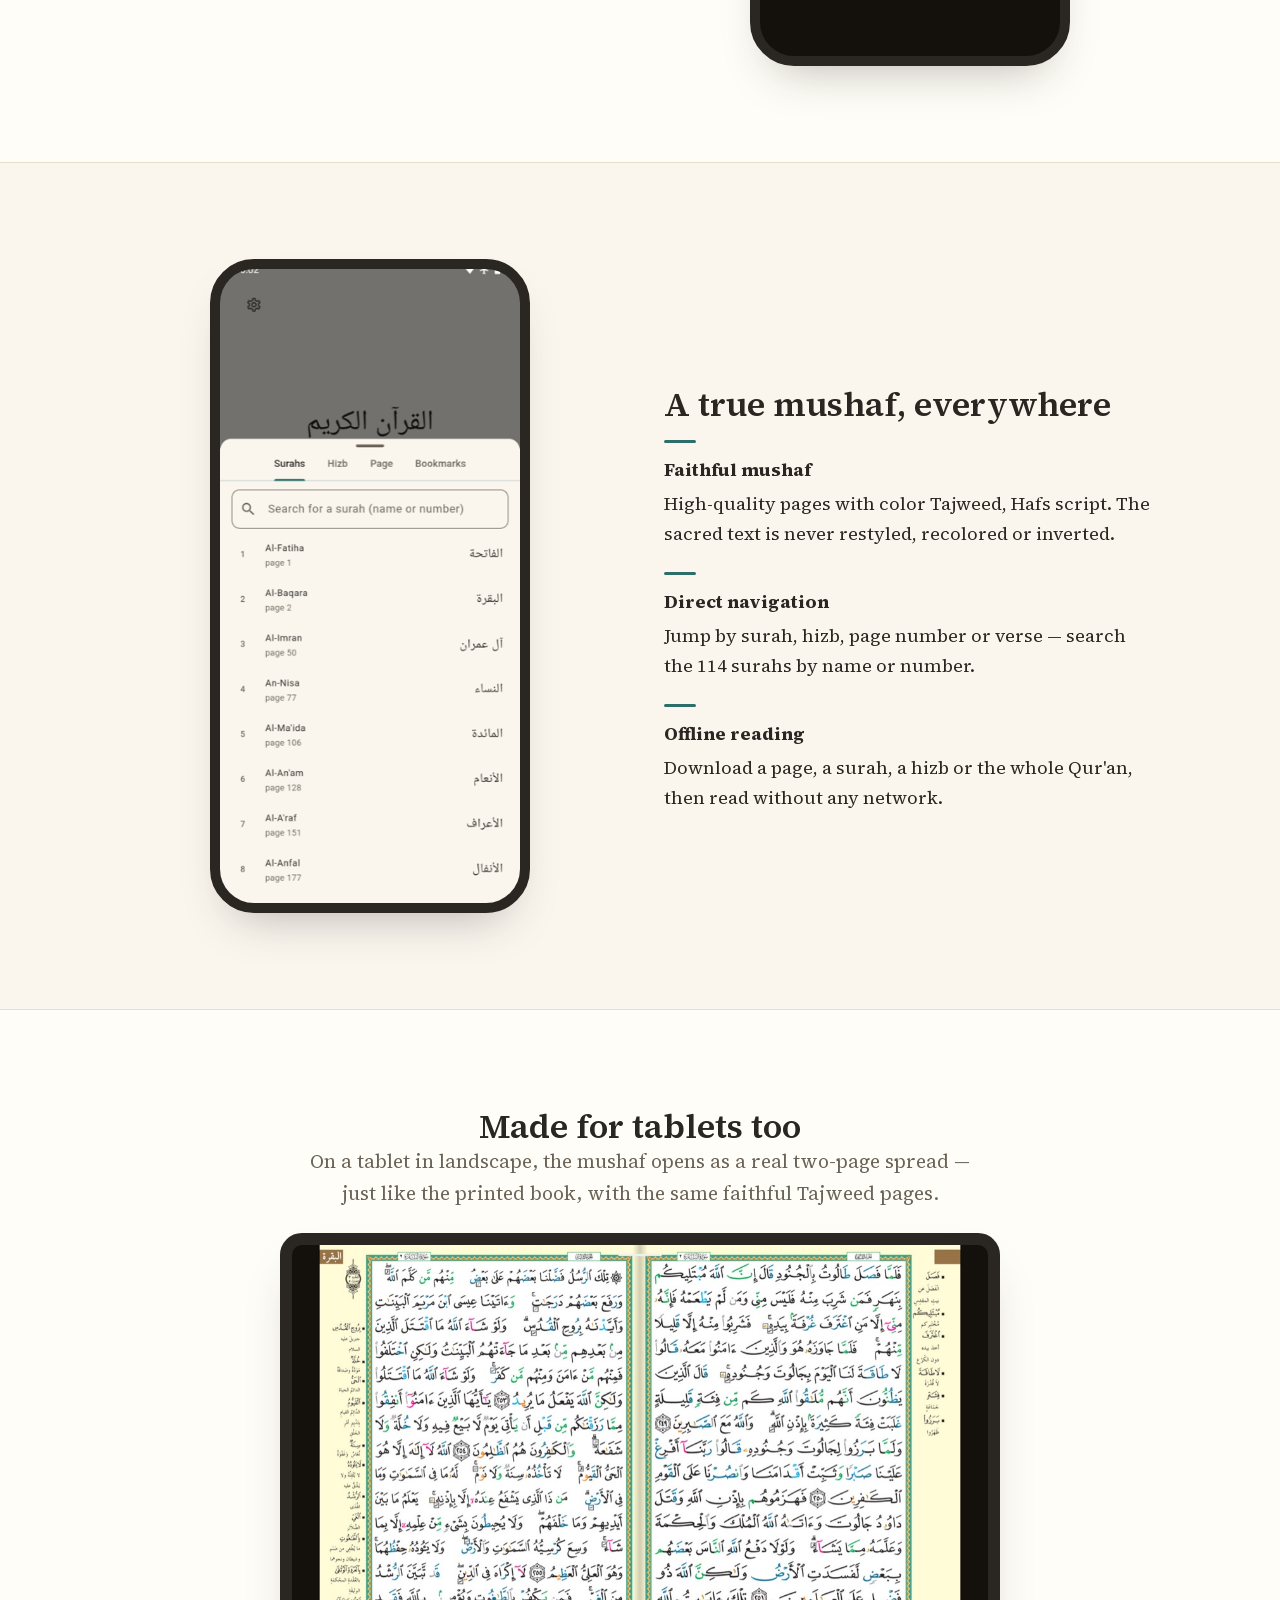
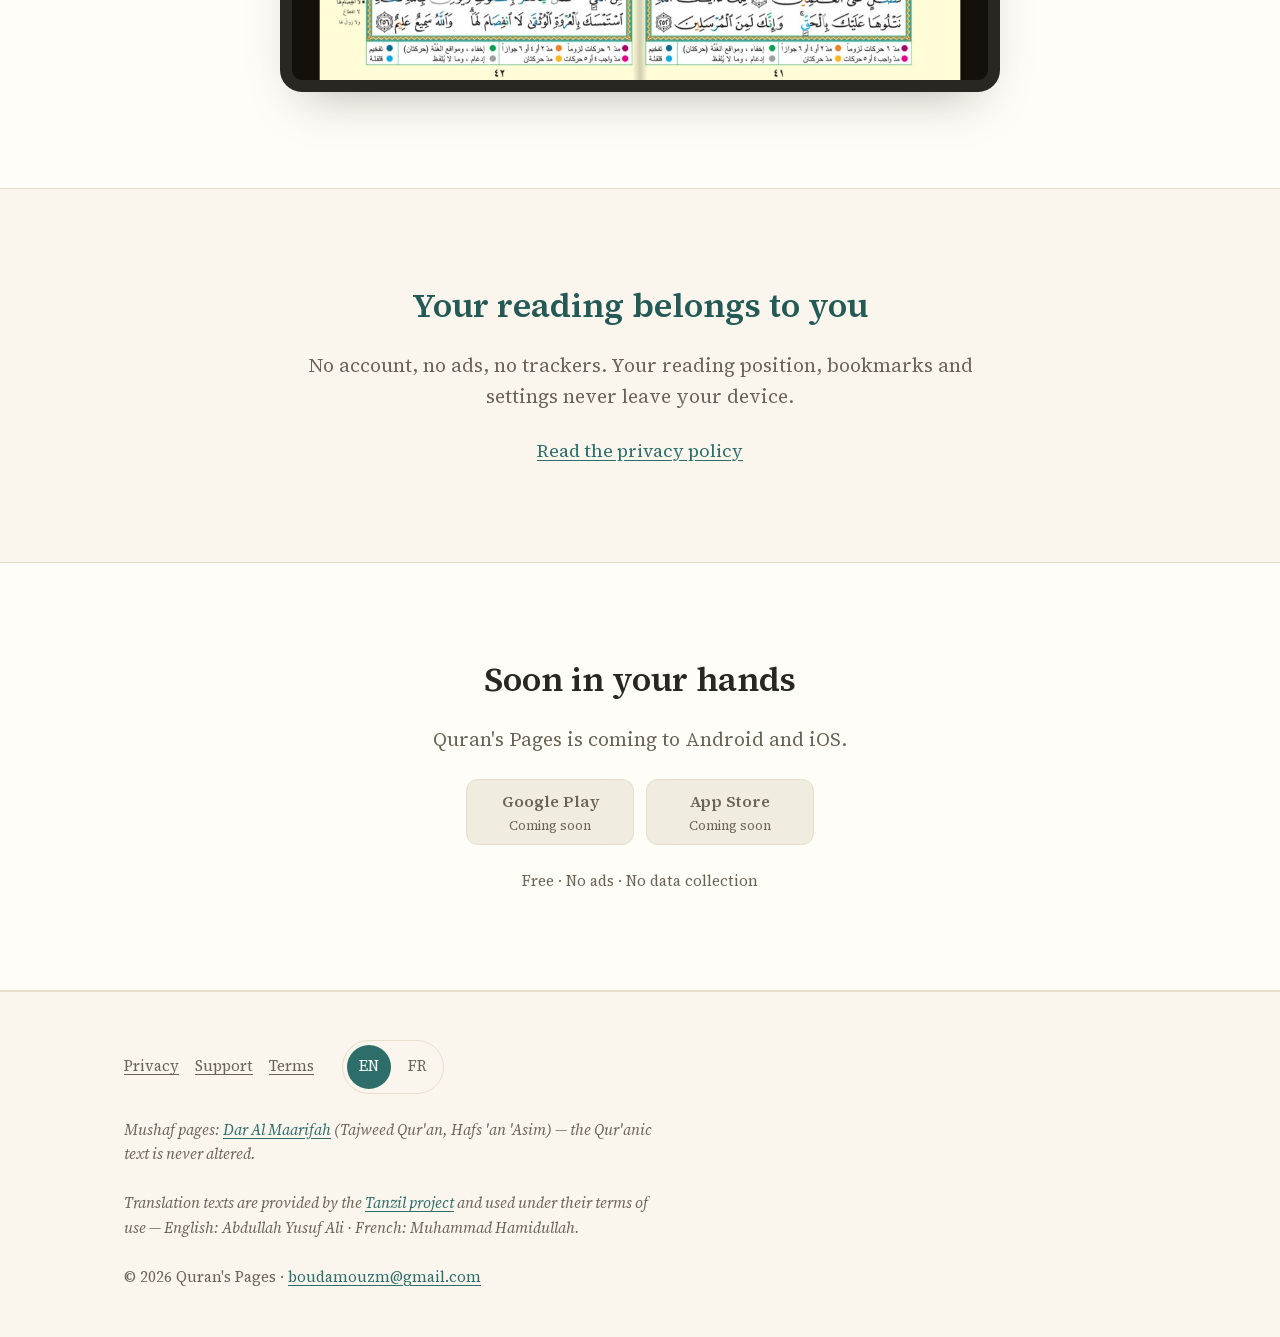
==== commit 96aa1b4b: "Intègre la vidéo hero du pli 3D et les attributions dans le footer Vidéo fournie coupée 1s→11s (ffmp" ====
--- a/index.html
+++ b/index.html
@@ -97,17 +97,14 @@
           <p class="reassure">Free · No ads · No data collection</p>
         </div>
         <div class="phone">
-          <!-- MEDIA: hero-curl-en.mp4 + hero-curl-en.webm + hero-curl-poster-en.jpg (V1, see MEDIA.md)
-               Replace the <img> below with:
-               <video autoplay muted playsinline loop
-                      poster="/assets/img/hero-curl-poster-en.jpg"
-                      width="1080" height="2280"
-                      aria-label="A mushaf page turning with a realistic 3D curl, following the finger">
-                 <source src="/assets/img/hero-curl-en.webm" type="video/webm">
-                 <source src="/assets/img/hero-curl-en.mp4" type="video/mp4">
-                 <img src="/assets/img/hero-curl-poster-en.jpg" alt="A mushaf page mid-turn with a realistic 3D curl" width="1080" height="2280">
-               </video> -->
-          <img src="/assets/img/placeholder-video-poster.svg" alt="Placeholder for the 3D page-curl video" width="1080" height="2280">
+          <video autoplay muted playsinline loop
+                 poster="/assets/img/hero-curl-poster.jpg"
+                 width="606" height="1280"
+                 aria-label="A mushaf page turning with a realistic 3D curl, following the finger">
+            <source src="/assets/img/hero-curl.webm" type="video/webm">
+            <source src="/assets/img/hero-curl.mp4" type="video/mp4">
+            <img src="/assets/img/hero-curl-poster.jpg" alt="A mushaf page mid-turn with a realistic 3D curl" width="606" height="1280">
+          </video>
         </div>
       </div>
     </section>
@@ -212,7 +209,8 @@
           </span>
         </li>
       </ul>
-      <p class="footer-note">The mushaf page images are provided by the project; the Qur'anic text is never altered.</p>
+      <p class="footer-note">Mushaf pages: <a href="https://easyquran.com/en/download-pages-from-the-tajweed-quran-in-hafs-an-asim-reading/" rel="external">Dar Al Maarifah</a> (Tajweed Qur'an, Hafs 'an 'Asim) — the Qur'anic text is never altered.</p>
+      <p class="footer-note">Translation texts are provided by the <a href="https://tanzil.net/trans/" rel="external">Tanzil project</a> and used under their terms of use — English: Abdullah Yusuf Ali · French: Muhammad Hamidullah.</p>
       <p>© 2026 Quran's Pages · <a href="mailto:boudamouzm@gmail.com">boudamouzm@gmail.com</a></p>
     </div>
   </footer>
--- a/assets/css/site.css
+++ b/assets/css/site.css
@@ -234,7 +234,7 @@
 /* Section tablette : titre centré + image large dessous */
 .tablet-section { text-align: center; }
 .tablet-section .wrap > * { margin-inline: auto; }
-.tablet-section .lead { max-width: var(--measure); }
+.tablet-section .lead { max-width: var(--measure); margin-inline: auto; }
 
 /* ---- Sections ------------------------------------------------------------------ */
 .section { padding-block: var(--s24); }
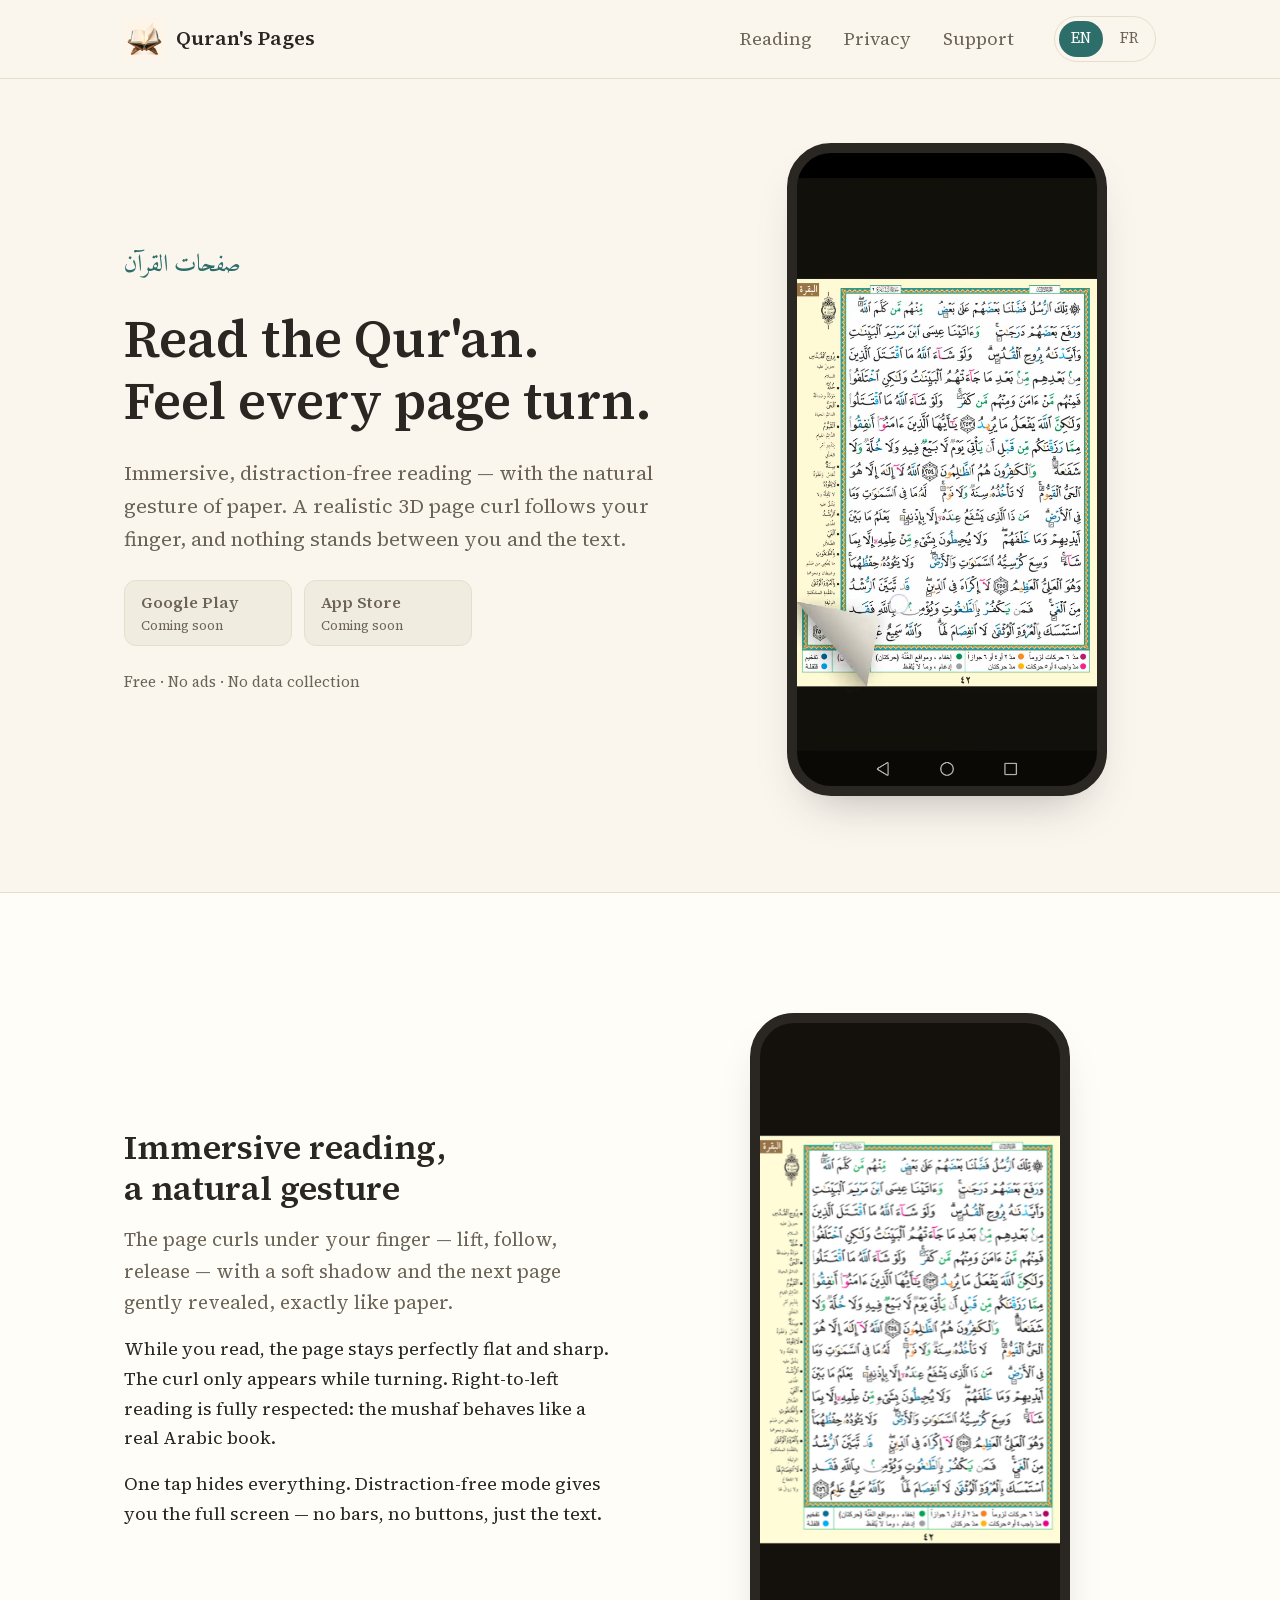
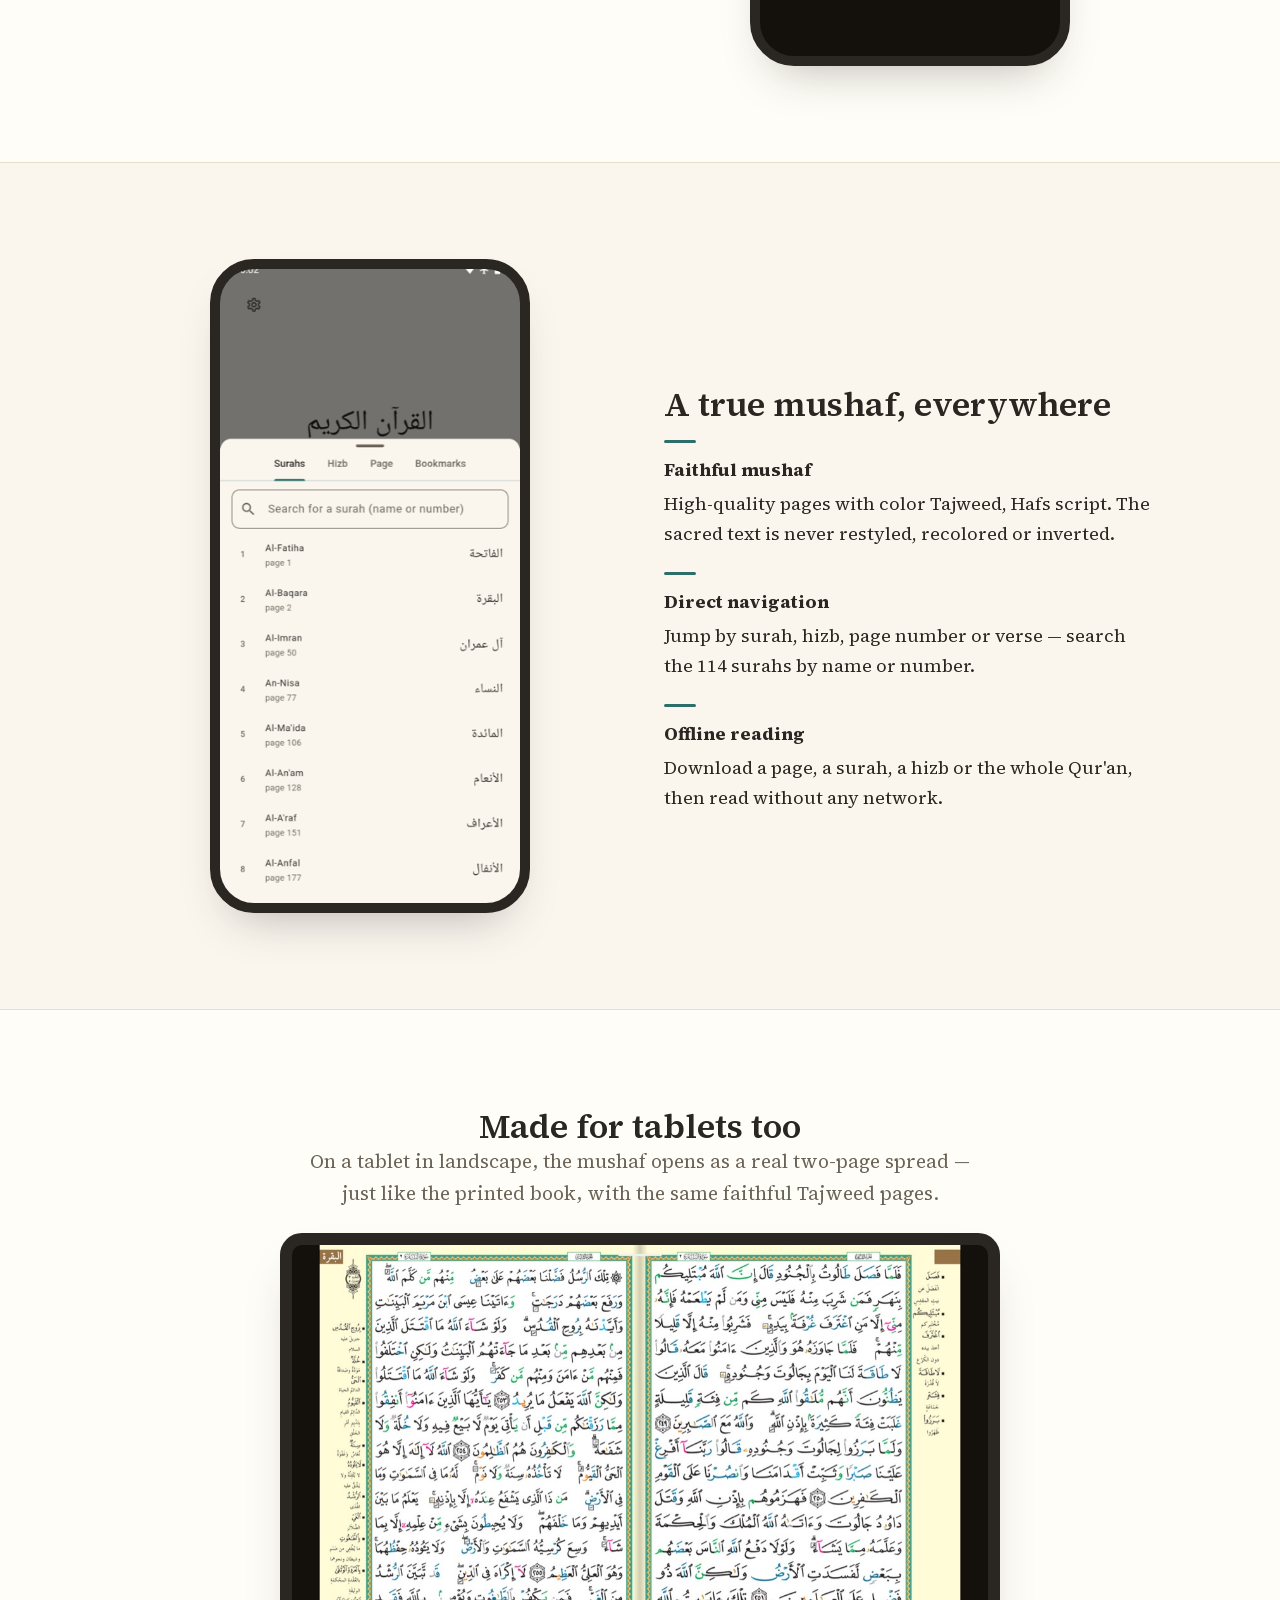
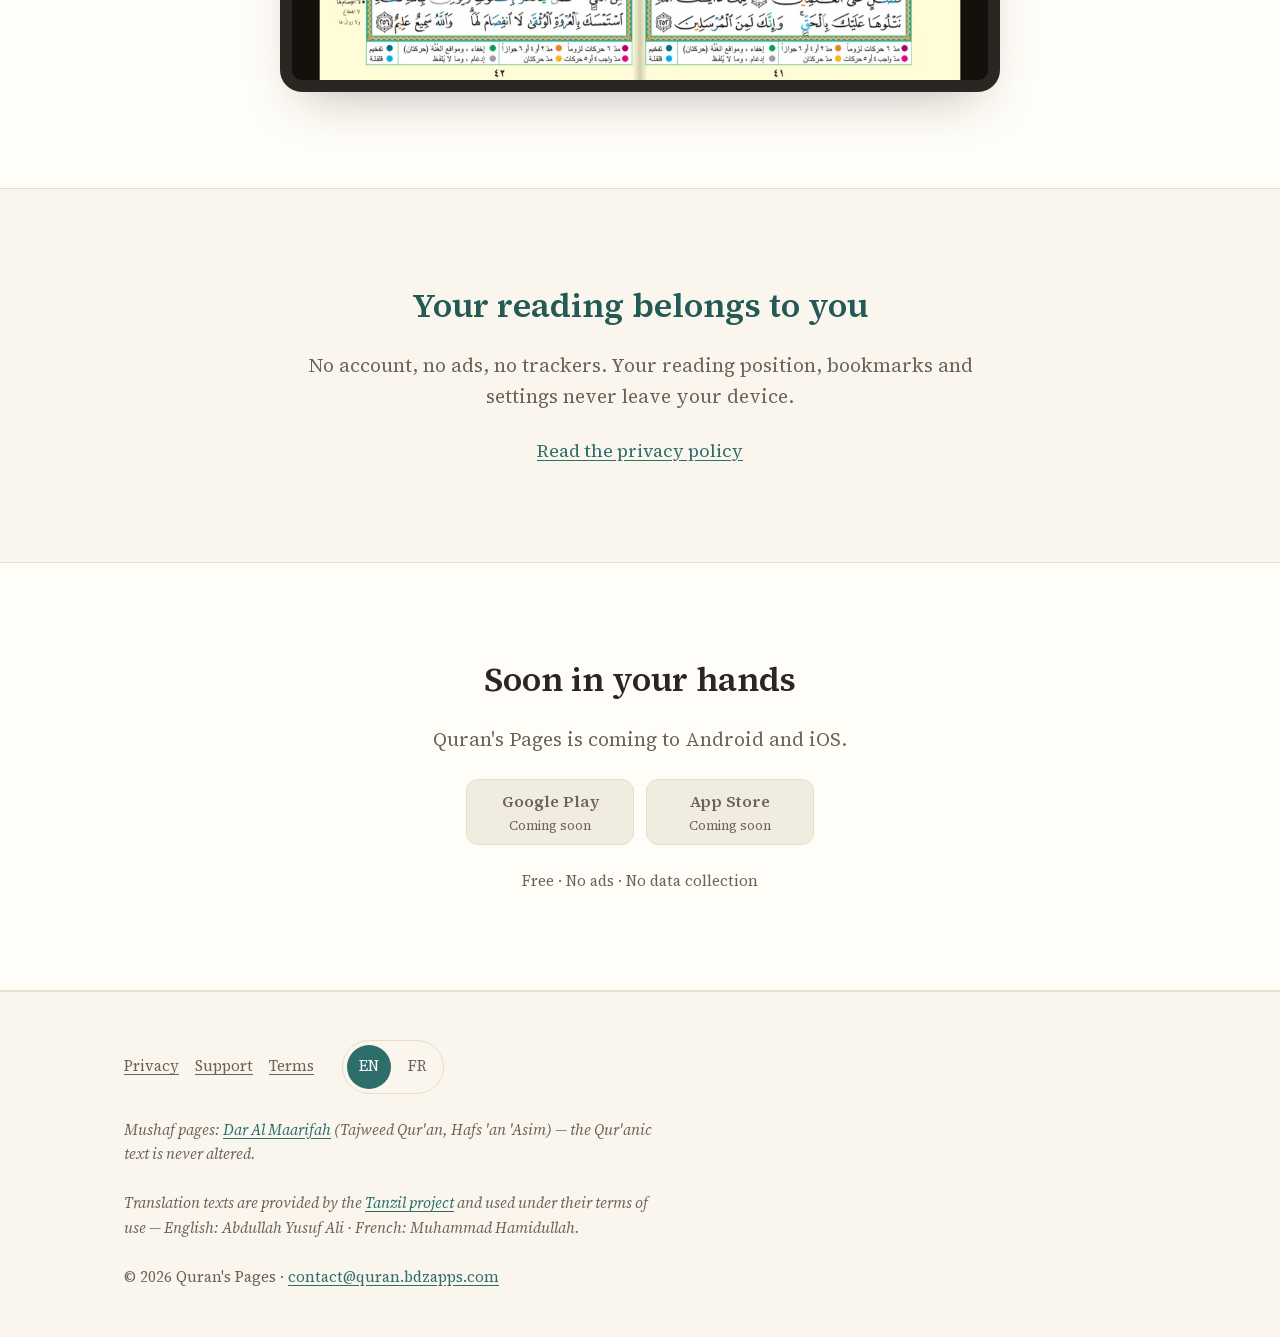
==== commit 12d03c13: "Remplace l'email personnel par contact@ (footer) et support@ (page support) Co-Authored-By: Claude F" ====
--- a/index.html
+++ b/index.html
@@ -211,7 +211,7 @@
       </ul>
       <p class="footer-note">Mushaf pages: <a href="https://easyquran.com/en/download-pages-from-the-tajweed-quran-in-hafs-an-asim-reading/" rel="external">Dar Al Maarifah</a> (Tajweed Qur'an, Hafs 'an 'Asim) — the Qur'anic text is never altered.</p>
       <p class="footer-note">Translation texts are provided by the <a href="https://tanzil.net/trans/" rel="external">Tanzil project</a> and used under their terms of use — English: Abdullah Yusuf Ali · French: Muhammad Hamidullah.</p>
-      <p>© 2026 Quran's Pages · <a href="mailto:boudamouzm@gmail.com">boudamouzm@gmail.com</a></p>
+      <p>© 2026 Quran's Pages · <a href="mailto:contact@quran.bdzapps.com">contact@quran.bdzapps.com</a></p>
     </div>
   </footer>
 
